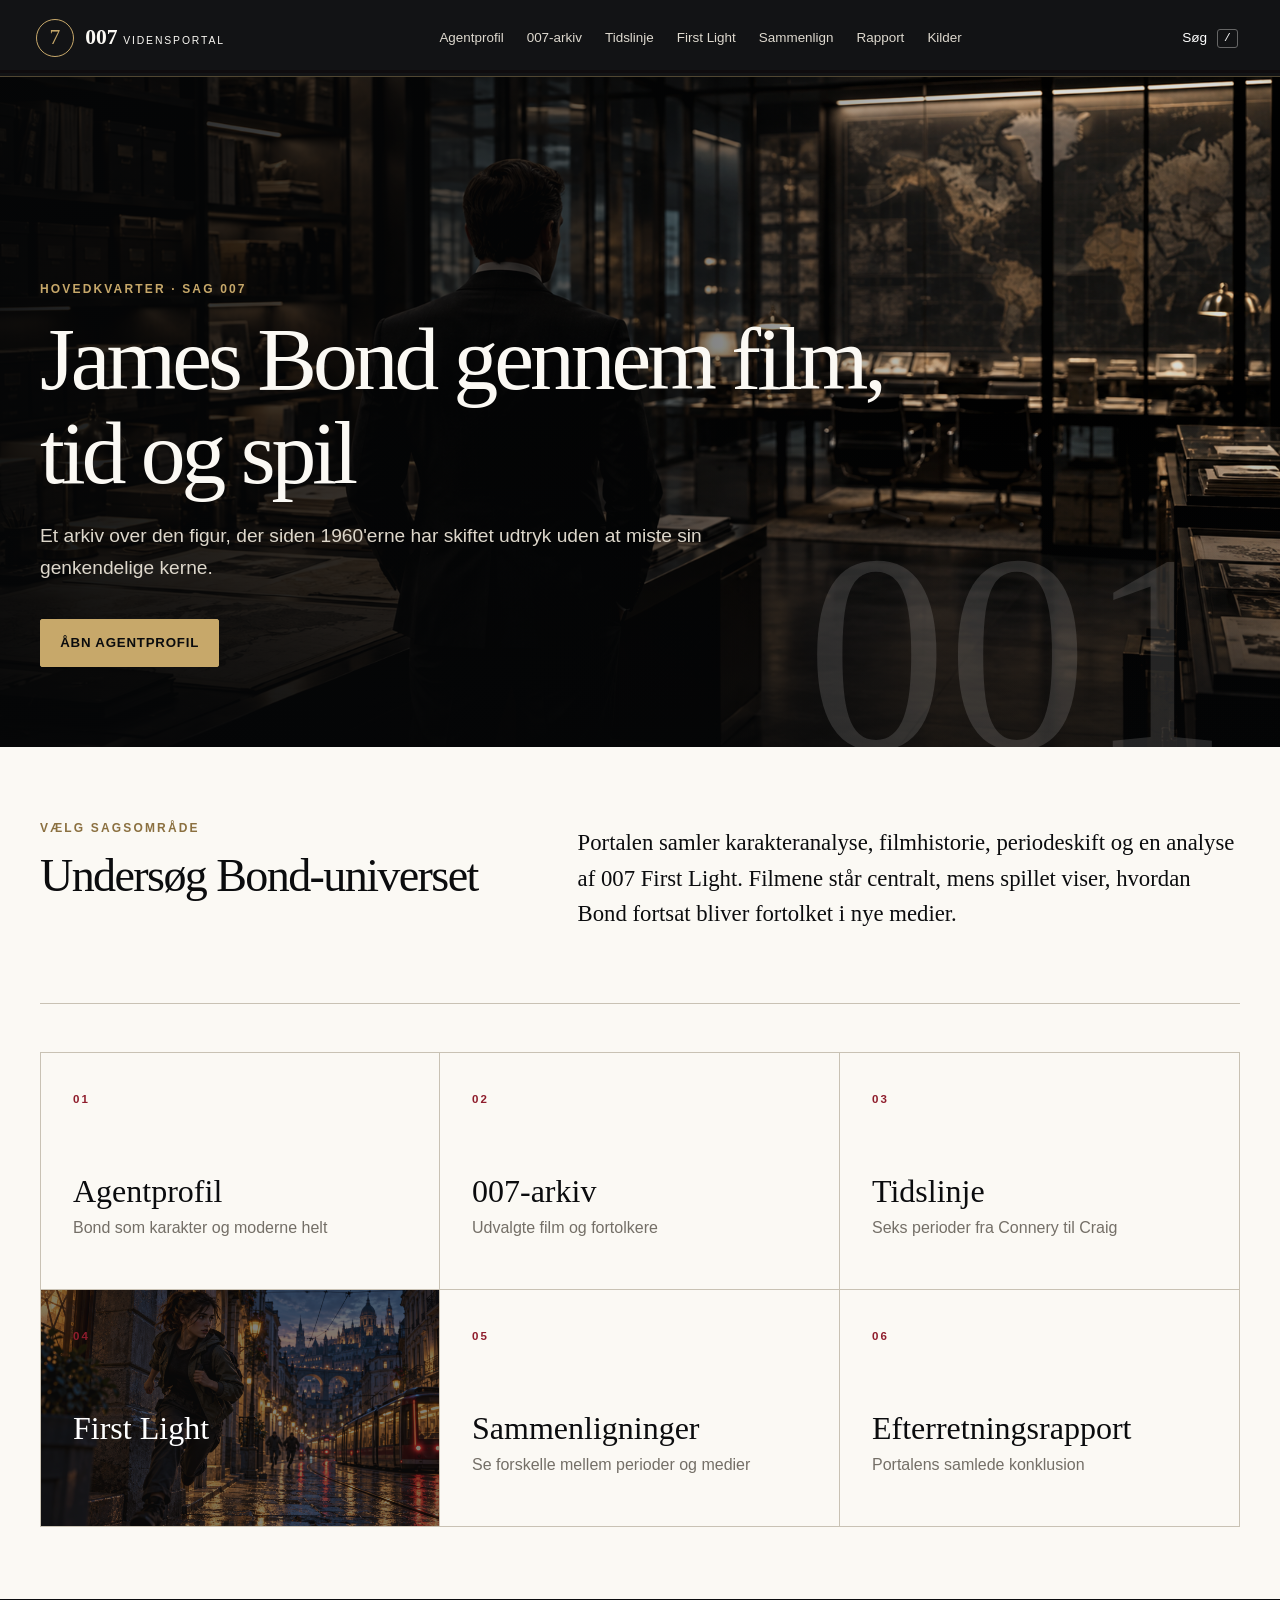
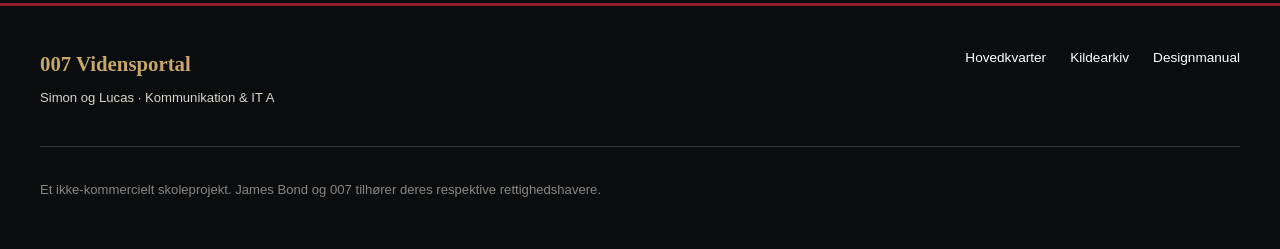
==== index.html @ 3a567c4c "Publish 007 Vidensportal" ====
<!doctype html>
<html lang="da">
<head>
  <meta charset="utf-8">
  <meta name="viewport" content="width=device-width, initial-scale=1">
  <meta name="description" content="En dansk vidensportal om James Bond, filmhistorie, karakterudvikling og 007 First Light.">
  <meta name="theme-color" content="#0b0c0e">
  <title>007 Vidensportal</title>
  <link rel="icon" type="image/svg+xml" href="data:image/svg+xml,%3Csvg xmlns='http://www.w3.org/2000/svg' viewBox='0 0 64 64'%3E%3Crect width='64' height='64' rx='8' fill='%230b0c0e'/%3E%3Ccircle cx='32' cy='32' r='22' fill='none' stroke='%23c7a86a' stroke-width='3'/%3E%3Ctext x='32' y='40' text-anchor='middle' font-family='Georgia' font-size='24' fill='%23f5f1e8'%3E7%3C/text%3E%3C/svg%3E">
  <link rel="stylesheet" href="styles.css">
  <script src="app.js" defer></script>
</head>
<body>
  <a class="skip-link" href="#main-content">Spring til indhold</a>
  <header class="site-header" data-header>
    <a class="brand" href="#home" aria-label="007 Vidensportal, gå til Hovedkvarter">
      <span class="brand-mark" aria-hidden="true">7</span>
      <span class="brand-copy"><strong>007</strong><small>VIDENSPORTAL</small></span>
    </a>
    <button class="menu-toggle" type="button" aria-expanded="false" aria-controls="primary-nav"><span></span><span></span><span></span><span class="sr-only">Åbn menu</span></button>
    <nav id="primary-nav" class="primary-nav" aria-label="Hovednavigation">
      <a href="#agentprofil" data-nav="agentprofil">Agentprofil</a>
      <a href="#arkiv" data-nav="arkiv">007-arkiv</a>
      <a href="#tidslinje" data-nav="tidslinje">Tidslinje</a>
      <a href="#firstlight" data-nav="firstlight">First Light</a>
      <a href="#sammenligninger" data-nav="sammenligninger">Sammenlign</a>
      <a href="#rapport" data-nav="rapport">Rapport</a>
      <a href="#kilder" data-nav="kilder">Kilder</a>
    </nav>
    <button class="search-trigger" type="button" data-open-search aria-label="Søg i portalen">Søg <kbd>/</kbd></button>
  </header>

  <main id="main-content" tabindex="-1">
    <section class="view home-view" data-view="home" aria-labelledby="home-title">
      <div class="hero">
        <img src="assets/hero-spy.png" alt="En anonym agent står i et mørkt efterretningsarkiv" data-image="hero">
        <div class="hero-shade"></div>
        <div class="hero-copy page-shell">
          <p class="eyebrow">Hovedkvarter · Sag 007</p>
          <h1 id="home-title">James Bond gennem film, tid og spil</h1>
          <p>Et arkiv over den figur, der siden 1960'erne har skiftet udtryk uden at miste sin genkendelige kerne.</p>
          <a class="button button-primary" href="#agentprofil">Åbn agentprofil</a>
        </div>
        <div class="hero-index" aria-hidden="true">001</div>
      </div>
      <div class="page-shell home-intro">
        <div>
          <p class="section-label">Vælg sagsområde</p>
          <h2>Undersøg Bond-universet</h2>
        </div>
        <p>Portalen samler karakteranalyse, filmhistorie, periodeskift og en analyse af 007 First Light. Filmene står centralt, mens spillet viser, hvordan Bond fortsat bliver fortolket i nye medier.</p>
      </div>
      <div class="page-shell feature-grid">
        <a class="feature feature-wide" href="#agentprofil"><span>01</span><h3>Agentprofil</h3><p>Bond som karakter og moderne helt</p></a>
        <a class="feature" href="#arkiv"><span>02</span><h3>007-arkiv</h3><p>Udvalgte film og fortolkere</p></a>
        <a class="feature" href="#tidslinje"><span>03</span><h3>Tidslinje</h3><p>Seks perioder fra Connery til Craig</p></a>
        <a class="feature feature-image" href="#firstlight"><img src="assets/young-agent.png" alt="En ung anonym agent bevæger sig gennem en europæisk by"><span>04</span><h3>First Light</h3></a>
        <a class="feature" href="#sammenligninger"><span>05</span><h3>Sammenligninger</h3><p>Se forskelle mellem perioder og medier</p></a>
        <a class="feature" href="#rapport"><span>06</span><h3>Efterretningsrapport</h3><p>Portalens samlede konklusion</p></a>
      </div>
    </section>

    <section class="view" data-view="agentprofil" aria-labelledby="agent-title" hidden>
      <div class="page-heading page-shell"><div><p class="eyebrow">S02 · Agentprofil</p><h1 id="agent-title">James Bond</h1><p class="lede">En figur bygget på kontrol, handlekraft og en konstant konflikt mellem professionel pligt og personlig sårbarhed.</p></div><span class="page-number">002</span></div>
      <div class="page-shell profile-layout">
        <figure class="archive-figure"><img src="assets/archive-dossier.png" alt="Filmspoler, kontaktark og en agentmappe på et mørkt bord"><figcaption>Arkivmateriale · Karakter og filmhistorie</figcaption></figure>
        <div class="profile-data">
          <dl><div><dt>Kodenavn</dt><dd>007</dd></div><div><dt>Funktion</dt><dd>Britisk efterretningsagent</dd></div><div><dt>Metode</dt><dd>Observation, improvisation og risikovillighed</dd></div><div><dt>Grundkonflikt</dt><dd>Pligt over for nærhed</dd></div></dl>
          <blockquote>Bond forbliver genkendelig, fordi hver periode bevarer figuren som kompetent outsider og samtidig ændrer hans moral, humor og følelsesliv.</blockquote>
          <a class="button button-primary" href="#karakteranalyse">Læs karakteranalysen</a>
        </div>
      </div>
      <div class="page-shell trait-strip"><article><span>01</span><h2>Kontrol</h2><p>Bond læser rum, mennesker og risici hurtigt.</p></article><article><span>02</span><h2>Performance</h2><p>Stil og ro fungerer som en professionel maske.</p></article><article><span>03</span><h2>Sårbarhed</h2><p>Nyere fortolkninger lader tab få varige konsekvenser.</p></article></div>
    </section>

    <section class="view article-view" data-view="karakteranalyse" aria-labelledby="character-title" hidden>
      <div class="page-shell breadcrumb"><a href="#agentprofil">Agentprofil</a><span>/</span><span>Karakteranalyse</span></div>
      <div class="page-heading page-shell"><div><p class="eyebrow">S03 · Analyse</p><h1 id="character-title">Den moderne helt</h1><p class="lede">Bond bevæger sig mellem klassisk helt, professionel antihelt og sårbart menneske.</p></div><span class="page-number">003</span></div>
      <div class="page-shell article-layout">
        <aside class="article-nav" aria-label="Indhold"><strong>I denne analyse</strong><a href="#karakteranalyse?section=character-role">Helterollen</a><a href="#karakteranalyse?section=character-values">Værdier</a><a href="#karakteranalyse?section=character-change">Udvikling</a></aside>
        <article class="prose">
          <h2 id="character-role">Helterollen</h2><p>Bond løser problemer gennem kunnen og handling. Han følger en mission, men bryder ofte reglerne, når hans egen vurdering vejer tungere end institutionens. Det gør ham effektiv og vanskelig at kontrollere.</p>
          <p>Den klassiske Bond fremstår næsten urørlig. Senere fortolkninger viser tydeligere, at vold, tab og loyalitet påvirker ham. Figuren bliver dermed mindre mytisk og mere psykologisk.</p>
          <div class="pullquote">Den moderne Bond er stadig kompetent, men kompetencen beskytter ham ikke længere mod konsekvenser.</div>
          <h2 id="character-values">Værdier og moral</h2><p>Loyaliteten retter sig både mod missionen og mod enkelte mennesker. Spændingen opstår, når de to hensyn kolliderer. Bond vælger ofte selv, hvad pligten kræver, og det placerer ham mellem helt og antihelt.</p>
          <h2 id="character-change">Udvikling gennem perioderne</h2><p>Humor, maskulinitet, teknologi og relationer skifter med samtiden. Kontrol, elegance og handlekraft fungerer som figurens stabile kerne. Derfor kan publikum genkende Bond, selv når tone og moral ændrer sig.</p>
          <p class="draft-note">Arbejdsudkast: Udbyg afsnittene med jeres konkrete citater, scener og danskfaglige begreber.</p>
        </article>
      </div>
    </section>

    <section class="view" data-view="arkiv" aria-labelledby="archive-title" hidden>
      <div class="page-heading page-shell"><div><p class="eyebrow">S04 · 007-arkiv</p><h1 id="archive-title">Film og fortolkere</h1><p class="lede">Udvalgte nedslag viser, hvordan figuren ændrer sig fra periode til periode.</p></div><span class="page-number">004</span></div>
      <div class="page-shell archive-toolbar"><label>Filtrér periode<select id="era-filter"><option value="all">Alle perioder</option><option value="classic">1962–1985</option><option value="transition">1987–2002</option><option value="modern">2006–2021</option></select></label><p id="archive-count" aria-live="polite"></p></div>
      <div class="page-shell film-grid" id="film-grid"></div>
    </section>

    <section class="view article-view" data-view="filmsagsmappe" aria-labelledby="film-title" hidden>
      <div class="page-shell breadcrumb"><a href="#arkiv">007-arkiv</a><span>/</span><span>Filmsagsmappe</span></div>
      <div class="film-case page-shell">
        <div class="case-poster" aria-hidden="true"><span data-film-year>1962</span><strong>007</strong></div>
        <article><p class="eyebrow">S05 · Filmsagsmappe</p><h1 id="film-title" data-film-title>Dr. No</h1><p class="film-meta" data-film-meta></p><p class="lede" data-film-summary></p><div class="case-sections"><section><h2>Dramaturgi</h2><p data-film-drama></p></section><section><h2>Filmiske virkemidler</h2><p data-film-style></p></section><section><h2>Bond-fortolkning</h2><p data-film-bond></p></section></div><p class="draft-note">Filmsagsmappen er et arbejdsudkast. Tilføj jeres egne scenehenvisninger og analysebeviser.</p></article>
      </div>
    </section>

    <section class="view" data-view="tidslinje" aria-labelledby="timeline-title" hidden>
      <div class="page-heading page-shell"><div><p class="eyebrow">S06 · Tidslinje</p><h1 id="timeline-title">Bond gennem tiden</h1><p class="lede">Seks perioder viser, hvordan helten følger sin samtid.</p></div><span class="page-number">006</span></div>
      <div class="page-shell timeline" id="timeline-list"></div>
    </section>

    <section class="view article-view" data-view="periodeprofil" aria-labelledby="period-title" hidden>
      <div class="page-shell breadcrumb"><a href="#tidslinje">Tidslinje</a><span>/</span><span>Periodeprofil</span></div>
      <div class="page-heading page-shell"><div><p class="eyebrow">S07 · Periodeprofil</p><h1 id="period-title" data-period-title>Sean Connery</h1><p class="lede" data-period-lede></p></div><span class="page-number">007</span></div>
      <div class="page-shell period-layout"><div class="period-stat"><span data-period-years></span><strong data-period-count></strong><small>EON-film</small></div><article class="prose"><h2>Samtid og idealer</h2><p data-period-context></p><h2>Bondkarakteren</h2><p data-period-bond></p><h2>Se efter i analysen</h2><ul data-period-focus></ul></article></div>
    </section>

    <section class="view" data-view="firstlight" aria-labelledby="firstlight-title" hidden>
      <div class="game-hero"><img src="assets/young-agent.png" alt="En ung anonym agent i en europæisk by ved skumring"><div class="game-hero-copy page-shell"><p class="eyebrow">S08 · Spilbriefing</p><h1 id="firstlight-title">007 First Light</h1><p>En selvstændig oprindelseshistorie om en ung Bond på vej ind i MI6's eliteprogram.</p><a class="button button-primary" href="#spilanalyse">Åbn spilanalysen</a></div></div>
      <div class="page-shell fact-line"><div><small>Udgivelse</small><strong>27. maj 2026</strong></div><div><small>Udvikler</small><strong>IO Interactive</strong></div><div><small>Genre</small><strong>Tredjepersons actioneventyr</strong></div><div><small>Bond</small><strong>Patrick Gibson</strong></div></div>
      <div class="page-shell game-intro"><div><p class="section-label">Ny fortolkning</p><h2>Før nummeret</h2></div><p>Spillet fremstiller Bond som en dygtig, men endnu udisciplineret rekrut. Dermed flytter fokus fra den færdige ikonfigur til processen, hvor han lærer at blive 007.</p></div>
      <div class="page-shell analysis-teasers"><article><span>01</span><h3>Gameplay</h3><p>Stealth, social aflæsning, gadgets, kamp og kørsel giver spilleren flere måder at løse missioner på.</p></article><article><span>02</span><h3>Fortælling</h3><p>Oprindelseshistorien undersøger, hvilke valg og tab der former Bond.</p></article><article><span>03</span><h3>Design</h3><p>Elegance og teknologisk præcision forbindes med et yngre og mere impulsivt udtryk.</p></article></div>
    </section>

    <section class="view article-view" data-view="spilanalyse" aria-labelledby="game-analysis-title" hidden>
      <div class="page-shell breadcrumb"><a href="#firstlight">007 First Light</a><span>/</span><span>Spilanalyse</span></div>
      <div class="page-heading page-shell"><div><p class="eyebrow">S09 · Spilanalyse</p><h1 id="game-analysis-title">At spille sig til 007</h1><p class="lede">Spilleren oplever Bond gennem valg og handling frem for kun at betragte ham.</p></div><span class="page-number">009</span></div>
      <div class="page-shell analysis-columns"><article><span>01</span><h2>Gameplay</h2><p>Forskellige løsningsmuligheder giver plads til både observation og direkte handling. Det understøtter Bond som improviserende agent.</p></article><article><span>02</span><h2>Fortælling</h2><p>En oprindelseshistorie skaber dramatik omkring udviklingen fra talentfuld rekrut til kontrolleret 00-agent.</p></article><article><span>03</span><h2>Design</h2><p>Spionudstyr, steder og elegante miljøer forbinder spillets nye figur med filmseriens ikonografi.</p></article></div>
      <div class="page-shell mapping-block"><p class="section-label">Mapping</p><h2>Handling og betydning hænger sammen</h2><div><span>Observer omgivelserne</span><b>giver</b><span>viden og nye muligheder</span><span>Vælg tilgang</span><b>giver</b><span>en forskellig missionsoplevelse</span><span>Tag risikoen</span><b>giver</b><span>konsekvens og tempo</span></div></div>
      <p class="page-shell draft-note">Arbejdsudkast: Erstat vurderingerne med jeres egne observationer fra udvalgte gameplaysekvenser.</p>
    </section>

    <section class="view" data-view="sammenligninger" aria-labelledby="compare-title" hidden>
      <div class="page-heading page-shell"><div><p class="eyebrow">S10 · Sammenligninger</p><h1 id="compare-title">To fortolkninger side om side</h1><p class="lede">Vælg to perioder eller medier og sammenlign deres version af Bond.</p></div><span class="page-number">010</span></div>
      <form class="page-shell compare-picker" id="compare-form"><label>Værk A<select id="compare-a"></select></label><span aria-hidden="true">VS</span><label>Værk B<select id="compare-b"></select></label><button class="button button-primary" type="submit">Sammenlign</button></form>
      <div class="page-shell suggested-comparisons"><p class="section-label">Forslag</p><button type="button" data-pair="connery,craig"><strong>Connery / Craig</strong><span>Klassisk sikkerhed over for psykologisk sårbarhed</span></button><button type="button" data-pair="casino,firstlight"><strong>Casino Royale / First Light</strong><span>To begyndelser i forskellige medier</span></button><button type="button" data-pair="brosnan,craig"><strong>Brosnan / Craig</strong><span>Teknologisk overblik over for fysisk konsekvens</span></button></div>
    </section>

    <section class="view" data-view="sammenligning" aria-labelledby="comparison-detail-title" hidden>
      <div class="page-shell breadcrumb"><a href="#sammenligninger">Sammenligninger</a><span>/</span><span>Resultat</span></div>
      <div class="page-heading page-shell compact-heading"><div><p class="eyebrow">S11 · Sammenligning</p><h1 id="comparison-detail-title"><span data-compare-name-a></span> / <span data-compare-name-b></span></h1></div><span class="page-number">011</span></div>
      <div class="page-shell comparison-table" id="comparison-table"></div>
      <div class="page-shell conclusion-band"><p class="section-label">Vigtigste forskel</p><p id="comparison-conclusion"></p></div>
    </section>

    <section class="view article-view" data-view="rapport" aria-labelledby="report-title" hidden>
      <div class="page-heading page-shell"><div><p class="eyebrow">S12 · Efterretningsrapport</p><h1 id="report-title">Hvad er fænomenet James Bond?</h1><p class="lede">En samlet arbejdskonklusion på tværs af karakter, filmhistorie og spil.</p></div><span class="page-number">012</span></div>
      <div class="page-shell report-layout"><aside><strong>Rapportstatus</strong><span>Fagligt arbejdsudkast</span><span>Dansk + Kom/IT A</span><span>Målgruppe: etablerede fans</span></aside><article class="prose"><p class="report-lead">James Bond fungerer som et kulturelt ikon, fordi figuren kombinerer en stabil kerne med en usædvanlig evne til at skifte form.</p><h2>Det stabile</h2><p>Missionen, handlekraften, elegancen og forbindelsen til britisk efterretning gør figuren genkendelig på tværs af skuespillere og medier.</p><h2>Det foranderlige</h2><p>Synet på køn, vold, autoritet og sårbarhed følger samtiden. Hver periode ændrer derfor, hvad publikum opfatter som en troværdig helt.</p><h2>First Lights bidrag</h2><p>Spillet vender tilbage til begyndelsen og gør udviklingen interaktiv. Spilleren deltager i processen, hvor den impulsive rekrut lærer den kontrol, der senere definerer 007.</p><div class="pullquote">Bond overlever som fænomen, fordi genkendelighed og forandring arbejder sammen.</div><p class="draft-note">Tilpas rapporten, når jeres danskfaglige analyser og endelige problemformulering ligger klar.</p></article></div>
    </section>

    <section class="view" data-view="kilder" aria-labelledby="sources-title" hidden>
      <div class="page-heading page-shell"><div><p class="eyebrow">S13 · Kildearkiv</p><h1 id="sources-title">Kilder og bevismateriale</h1><p class="lede">Primære kilder, officielle oplysninger og plads til jeres egne analysehenvisninger.</p></div><span class="page-number">013</span></div>
      <div class="page-shell source-filter" role="group" aria-label="Filtrér kilder"><button class="active" type="button" data-source-filter="all">Alle</button><button type="button" data-source-filter="official">Officielle</button><button type="button" data-source-filter="analysis">Analyse</button><button type="button" data-source-filter="project">Projekt</button></div>
      <div class="page-shell source-list" id="source-list">
        <a href="https://www.007.com/" target="_blank" rel="noreferrer" data-source-type="official"><span>Officiel</span><strong>James Bond 007</strong><p>Filmseriens officielle portal og historiske arkiv.</p><small>007.com</small></a>
        <a href="https://ioi.dk/007firstlightgame/news/2026/007-first-light-launches-globally" target="_blank" rel="noreferrer" data-source-type="official"><span>Officiel</span><strong>007 First Light launches globally</strong><p>Udgivelse, historie, platforme og medvirkende.</p><small>IO Interactive, 27. maj 2026</small></a>
        <a href="https://ioi.dk/007firstlightgame/news/2025/007-first-light-gameplay-reveal" target="_blank" rel="noreferrer" data-source-type="official"><span>Officiel</span><strong>Gameplay Reveal</strong><p>Spillets genre, mekanikker og oprindelseshistorie.</p><small>IO Interactive</small></a>
        <div data-source-type="analysis"><span>Analyse</span><strong>Udvalgte filmscener</strong><p>Indsæt filmtitel, tidspunkt og kort begrundelse.</p><small>Udfyldes af Simon og Lucas</small></div>
        <div data-source-type="project"><span>Projekt</span><strong>Interaktionsdesign Del 1–4</strong><p>Undervisningsslides om målgruppe, wireframe, Normans principper og designmanual.</p><small>Kommunikation & IT A</small></div>
        <div data-source-type="project"><span>Projekt</span><strong>Danskfaglige noter</strong><p>Indsæt analyser af narratologi, karakteristik og filmiske virkemidler.</p><small>Arbejdsmappe</small></div>
      </div>
      <div class="page-shell source-note"><strong>Kildekritik</strong><p>Vurdér afsender, formål, aktualitet og troværdighed. Skeln mellem officielle oplysninger, analyse og markedsføring.</p></div>
    </section>
  </main>

  <footer class="site-footer"><div class="page-shell"><div><strong>007 Vidensportal</strong><p>Simon og Lucas · Kommunikation & IT A</p></div><nav aria-label="Footer"><a href="#home">Hovedkvarter</a><a href="#kilder">Kildearkiv</a><a href="designmanual.html">Designmanual</a></nav><p class="disclaimer">Et ikke-kommercielt skoleprojekt. James Bond og 007 tilhører deres respektive rettighedshavere.</p></div></footer>

  <dialog class="search-dialog" id="search-dialog"><form method="dialog"><div class="search-head"><label for="search-input">Søg i arkivet</label><button type="button" data-close-search aria-label="Luk søgning">Luk</button></div><input id="search-input" type="search" autocomplete="off" placeholder="Søg efter film, periode eller emne"><div class="search-results" id="search-results" aria-live="polite"></div></form></dialog>
  <div class="toast" id="toast" role="status" aria-live="polite" hidden></div>
</body>
</html>
---- styles.css ----
:root {
  --ink: #0b0c0e;
  --ink-soft: #17191d;
  --paper: #f3efe5;
  --paper-bright: #fbf9f4;
  --line: #c9c2b4;
  --line-dark: #35383e;
  --gold: #c7a86a;
  --gold-dark: #8b7040;
  --red: #8f1d2c;
  --slate: #5b6570;
  --muted: #746f67;
  --display: Georgia, 'Times New Roman', serif;
  --body: Arial, Helvetica, sans-serif;
  --space-1: .5rem;
  --space-2: 1rem;
  --space-3: 1.5rem;
  --space-4: 2rem;
  --space-5: 3rem;
  --space-6: 4.5rem;
  --shell: min(1200px, calc(100vw - 3rem));
  color-scheme: light;
}

* { box-sizing: border-box; }
html { scroll-behavior: smooth; }
body { margin: 0; background: var(--paper-bright); color: var(--ink); font-family: var(--body); font-size: 16px; line-height: 1.65; }
body.menu-open { overflow: hidden; }
a { color: inherit; }
button, input, select { font: inherit; }
button, select { cursor: pointer; }
img { display: block; max-width: 100%; }
h1, h2, h3, p { margin-top: 0; }
h1, h2, h3 { font-family: var(--display); font-weight: 500; line-height: 1.05; }
h1 { font-size: clamp(3rem, 7vw, 6.8rem); letter-spacing: -.045em; }
h2 { font-size: clamp(2rem, 3.6vw, 4rem); letter-spacing: -.035em; }
h3 { font-size: 1.55rem; }
:focus-visible { outline: 3px solid var(--red); outline-offset: 4px; }
[hidden] { display: none !important; }
.sr-only { position: absolute; width: 1px; height: 1px; padding: 0; margin: -1px; overflow: hidden; clip: rect(0,0,0,0); white-space: nowrap; border: 0; }
.skip-link { position: fixed; top: .75rem; left: .75rem; z-index: 1000; transform: translateY(-150%); background: var(--paper-bright); padding: .75rem 1rem; font-weight: 700; }
.skip-link:focus { transform: translateY(0); }
.page-shell { width: var(--shell); margin-inline: auto; }
.view { min-height: 75vh; animation: view-in .38s ease both; }
@keyframes view-in { from { opacity: 0; transform: translateY(10px); } to { opacity: 1; transform: translateY(0); } }

.site-header { position: sticky; top: 0; z-index: 50; min-height: 76px; display: grid; grid-template-columns: auto 1fr auto; align-items: center; gap: 2rem; padding: 0 2.25rem; color: var(--paper-bright); background: rgba(11,12,14,.97); border-bottom: 1px solid rgba(199,168,106,.35); }
.brand { display: flex; align-items: center; gap: .7rem; text-decoration: none; }
.brand-mark { display: grid; place-items: center; width: 38px; height: 38px; color: var(--gold); border: 1px solid var(--gold); border-radius: 50%; font-family: var(--display); font-size: 1.35rem; }
.brand-copy { display: flex; align-items: baseline; gap: .35rem; }
.brand-copy strong { font-family: var(--display); font-size: 1.35rem; }
.brand-copy small { font-size: .65rem; letter-spacing: .18em; }
.primary-nav { display: flex; justify-content: center; align-items: stretch; min-height: 76px; }
.primary-nav a { position: relative; display: grid; place-items: center; padding: 0 .72rem; color: #ded9cf; text-decoration: none; font-size: .84rem; }
.primary-nav a::after { content: ''; position: absolute; left: .7rem; right: .7rem; bottom: 0; height: 3px; background: var(--gold); transform: scaleX(0); transition: transform .2s ease; }
.primary-nav a:hover::after, .primary-nav a[aria-current="page"]::after { transform: scaleX(1); }
.primary-nav a[aria-current="page"] { color: #fff; }
.search-trigger { border: 0; background: transparent; color: #fff; font-size: .85rem; }
.search-trigger kbd { margin-left: .35rem; padding: .15rem .4rem; border: 1px solid #666; border-radius: 3px; font-size: .7rem; }
.menu-toggle { display: none; border: 0; background: transparent; }

.hero { position: relative; min-height: 670px; display: grid; align-items: end; overflow: hidden; background: var(--ink); color: var(--paper-bright); }
.hero > img { position: absolute; inset: 0; width: 100%; height: 100%; object-fit: cover; filter: grayscale(.18) contrast(1.08); }
.hero-shade { position: absolute; inset: 0; background: linear-gradient(90deg, rgba(5,6,7,.92) 0%, rgba(5,6,7,.64) 45%, rgba(5,6,7,.15) 80%), linear-gradient(0deg, rgba(5,6,7,.75), transparent 50%); }
.hero-copy { position: relative; z-index: 1; padding: 6rem 0 5rem; }
.hero-copy h1 { max-width: 850px; margin-bottom: 1.25rem; }
.hero-copy > p:not(.eyebrow) { max-width: 670px; color: #ddd7cb; font-size: 1.2rem; }
.hero-index { position: absolute; right: 4vw; bottom: -3rem; color: rgba(255,255,255,.13); font-family: var(--display); font-size: clamp(10rem, 22vw, 22rem); line-height: 1; }
.eyebrow, .section-label { margin-bottom: .8rem; color: var(--gold-dark); font-size: .75rem; font-weight: 700; letter-spacing: .18em; text-transform: uppercase; }
.hero .eyebrow, .game-hero .eyebrow { color: var(--gold); }
.button { display: inline-flex; justify-content: center; align-items: center; min-height: 48px; padding: .75rem 1.2rem; border: 1px solid var(--ink); border-radius: 2px; text-decoration: none; font-size: .83rem; font-weight: 700; letter-spacing: .06em; text-transform: uppercase; transition: background .2s ease, color .2s ease, border-color .2s ease; }
.button-primary { color: var(--ink); background: var(--gold); border-color: var(--gold); }
.button-primary:hover { color: #fff; background: var(--red); border-color: var(--red); }
.hero-copy .button { margin-top: 1rem; }

.home-intro, .game-intro { display: grid; grid-template-columns: .8fr 1.2fr; gap: 6rem; padding-block: var(--space-6); border-bottom: 1px solid var(--line); }
.home-intro h2, .game-intro h2 { margin: 0; }
.home-intro > p, .game-intro > p { max-width: 720px; margin: .4rem 0 0; font-family: var(--display); font-size: 1.42rem; line-height: 1.55; }
.feature-grid { display: grid; grid-template-columns: repeat(3, 1fr); padding: var(--space-5) 0 var(--space-6); }
.feature { position: relative; min-height: 235px; padding: 2rem; overflow: hidden; color: var(--ink); background: var(--paper-bright); border-right: 1px solid var(--line); border-bottom: 1px solid var(--line); text-decoration: none; transition: background .25s ease, color .25s ease; }
.feature:nth-child(3n+1) { border-left: 1px solid var(--line); }
.feature:nth-child(-n+3) { border-top: 1px solid var(--line); }
.feature > span { color: var(--red); font-size: .72rem; font-weight: 700; letter-spacing: .18em; }
.feature h3 { margin: 4rem 0 .35rem; font-size: 2rem; }
.feature p { color: var(--muted); }
.feature:hover { color: var(--paper-bright); background: var(--ink-soft); }
.feature:hover p { color: #d9d4ca; }
.feature-image { color: #fff; background: #111; }
.feature-image img { position: absolute; inset: 0; width: 100%; height: 100%; object-fit: cover; opacity: .48; transition: transform .5s ease; }
.feature-image:hover img { transform: scale(1.04); }
.feature-image span, .feature-image h3 { position: relative; z-index: 1; }

.page-heading { position: relative; display: grid; grid-template-columns: minmax(0,850px) auto; justify-content: space-between; gap: 3rem; padding: 6rem 0 3.5rem; border-bottom: 1px solid var(--line); }
.page-heading h1 { margin-bottom: 1.3rem; }
.page-heading .lede { max-width: 760px; margin-bottom: 0; color: var(--slate); font-family: var(--display); font-size: 1.35rem; line-height: 1.55; }
.page-number { align-self: end; color: #d5cfc3; font-family: var(--display); font-size: clamp(5rem,11vw,10rem); line-height: .78; }
.compact-heading { padding-top: 3.5rem; }
.breadcrumb { display: flex; gap: .6rem; padding-top: 2rem; color: var(--muted); font-size: .85rem; }
.breadcrumb a { color: var(--red); text-decoration: none; }

.profile-layout { display: grid; grid-template-columns: .85fr 1.15fr; gap: 5rem; padding-block: 4rem; }
.archive-figure { margin: 0; }
.archive-figure img { width: 100%; aspect-ratio: 3/2; object-fit: cover; filter: saturate(.7); }
.archive-figure figcaption { padding-top: .8rem; color: var(--muted); font-size: .78rem; text-transform: uppercase; letter-spacing: .12em; }
.profile-data dl { margin: 0 0 2.5rem; }
.profile-data dl div { display: grid; grid-template-columns: 9rem 1fr; gap: 1rem; padding: .9rem 0; border-bottom: 1px solid var(--line); }
.profile-data dt { color: var(--muted); font-size: .78rem; font-weight: 700; letter-spacing: .1em; text-transform: uppercase; }
.profile-data dd { margin: 0; font-family: var(--display); font-size: 1.1rem; }
.profile-data blockquote { margin: 2.5rem 0; padding-left: 1.5rem; border-left: 3px solid var(--gold); font-family: var(--display); font-size: 1.45rem; }
.trait-strip { display: grid; grid-template-columns: repeat(3,1fr); margin-bottom: var(--space-6); border: 1px solid var(--line); }
.trait-strip article { min-height: 210px; padding: 1.6rem; border-right: 1px solid var(--line); }
.trait-strip article:last-child { border-right: 0; }
.trait-strip span, .analysis-columns span { color: var(--red); font-size: .75rem; font-weight: 700; }
.trait-strip h2 { margin: 2.5rem 0 .6rem; font-size: 2rem; }

.article-layout { display: grid; grid-template-columns: 230px minmax(0,760px); justify-content: center; gap: 5rem; padding: 4rem 0 6rem; }
.article-nav { position: sticky; top: 110px; align-self: start; display: grid; gap: .7rem; padding: 1.25rem 0; border-top: 2px solid var(--ink); border-bottom: 1px solid var(--line); }
.article-nav strong { margin-bottom: .6rem; font-family: var(--display); }
.article-nav a { color: var(--muted); text-decoration: none; font-size: .9rem; }
.article-nav a:hover { color: var(--red); }
.prose { font-family: var(--display); font-size: 1.15rem; line-height: 1.8; }
.prose h2 { margin: 3.5rem 0 1rem; font-size: 2.35rem; }
.prose h2:first-child { margin-top: 0; }
.pullquote { margin: 3rem 0; padding: 2.2rem 0; border-top: 1px solid var(--gold); border-bottom: 1px solid var(--gold); color: var(--red); font-size: clamp(1.7rem,3vw,2.8rem); line-height: 1.25; }
.draft-note { margin-top: 2rem; padding: 1rem 1.2rem; color: #594936; background: #eee3cf; border-left: 3px solid var(--gold-dark); font-family: var(--body); font-size: .9rem; }

.archive-toolbar { display: flex; justify-content: space-between; align-items: end; gap: 2rem; padding: 2rem 0; }
.archive-toolbar label, .compare-picker label { display: grid; gap: .55rem; font-size: .78rem; font-weight: 700; letter-spacing: .1em; text-transform: uppercase; }
select { min-width: 240px; min-height: 48px; padding: 0 2.5rem 0 .9rem; color: var(--ink); background: var(--paper-bright); border: 1px solid var(--line-dark); border-radius: 2px; }
.archive-toolbar p { margin: 0; color: var(--muted); font-size: .88rem; }
.film-grid { display: grid; grid-template-columns: repeat(4,1fr); gap: 1px; margin-bottom: 5rem; background: var(--line); border: 1px solid var(--line); }
.film-card { min-height: 310px; display: flex; flex-direction: column; padding: 1.5rem; background: var(--paper-bright); }
.film-card .card-year { display: flex; justify-content: space-between; color: var(--muted); font-size: .74rem; letter-spacing: .1em; }
.film-card h2 { margin: auto 0 .6rem; font-size: 2rem; }
.film-card p { min-height: 3.3em; color: var(--muted); font-size: .9rem; }
.film-card a { align-self: start; color: var(--red); font-size: .8rem; font-weight: 700; text-decoration: none; text-transform: uppercase; letter-spacing: .08em; }
.film-card:hover { background: var(--ink-soft); color: #fff; }
.film-card:hover p, .film-card:hover .card-year { color: #c9c4ba; }
.film-card:hover a { color: var(--gold); }

.film-case { display: grid; grid-template-columns: 320px minmax(0,1fr); gap: 5rem; padding-block: 3rem 6rem; }
.case-poster { min-height: 500px; display: flex; flex-direction: column; justify-content: space-between; padding: 1.7rem; color: var(--paper-bright); background: linear-gradient(155deg,var(--red),#201014 65%,var(--ink)); }
.case-poster span { font-size: .75rem; letter-spacing: .18em; }
.case-poster strong { align-self: end; color: var(--gold); font-family: var(--display); font-size: 4rem; }
.film-case article > h1 { margin-bottom: .7rem; }
.film-meta { color: var(--red); font-size: .82rem; font-weight: 700; letter-spacing: .1em; text-transform: uppercase; }
.film-case .lede { max-width: 760px; font-family: var(--display); font-size: 1.3rem; }
.case-sections { display: grid; grid-template-columns: repeat(3,1fr); gap: 1.5rem; margin-top: 3rem; }
.case-sections section { padding-top: 1rem; border-top: 2px solid var(--ink); }
.case-sections h2 { font-size: 1.35rem; }
.case-sections p { color: var(--muted); font-size: .92rem; }

.timeline { position: relative; display: grid; gap: 0; padding: 3rem 0 6rem; }
.timeline::before { content: ''; position: absolute; top: 4rem; bottom: 7rem; left: 8rem; width: 1px; background: var(--line-dark); }
.timeline-item { position: relative; display: grid; grid-template-columns: 7rem 1fr auto; gap: 2.5rem; align-items: start; padding: 1rem 0 2.5rem; }
.timeline-item::before { content: ''; position: absolute; left: 7.72rem; top: 1.55rem; width: 9px; height: 9px; background: var(--paper-bright); border: 2px solid var(--red); border-radius: 50%; }
.timeline-item time { color: var(--red); font-family: var(--display); font-size: 1.2rem; }
.timeline-item h2 { margin-bottom: .35rem; font-size: 2rem; }
.timeline-item p { max-width: 620px; margin: 0; color: var(--muted); }
.timeline-item button { align-self: center; min-width: 110px; padding: .7rem; color: var(--ink); background: transparent; border: 1px solid var(--ink); font-size: .78rem; font-weight: 700; text-transform: uppercase; }
.timeline-item button:hover { color: #fff; background: var(--ink); }
.period-layout { display: grid; grid-template-columns: 300px minmax(0,700px); justify-content: center; gap: 6rem; padding: 4rem 0 6rem; }
.period-stat { align-self: start; display: grid; place-items: center; aspect-ratio: 1; color: #fff; background: var(--ink-soft); border-radius: 50%; text-align: center; }
.period-stat span { color: var(--gold); font-size: .8rem; letter-spacing: .1em; }
.period-stat strong { font-family: var(--display); font-size: 6rem; line-height: .8; }
.period-stat small { color: #c8c3ba; }
.period-layout li { margin-bottom: .7rem; }

.game-hero { position: relative; min-height: 610px; display: grid; align-items: end; overflow: hidden; color: #fff; background: var(--ink); }
.game-hero img { position: absolute; inset: 0; width: 100%; height: 100%; object-fit: cover; }
.game-hero::after { content: ''; position: absolute; inset: 0; background: linear-gradient(90deg,rgba(5,6,7,.9),rgba(5,6,7,.28)), linear-gradient(0deg,rgba(5,6,7,.7),transparent 55%); }
.game-hero-copy { position: relative; z-index: 1; padding-bottom: 4.5rem; }
.game-hero-copy h1 { max-width: 720px; margin-bottom: 1rem; }
.game-hero-copy p { max-width: 650px; font-family: var(--display); font-size: 1.3rem; }
.fact-line { display: grid; grid-template-columns: repeat(4,1fr); border-left: 1px solid var(--line); }
.fact-line div { min-height: 125px; display: flex; flex-direction: column; justify-content: center; padding: 1.5rem; border-right: 1px solid var(--line); border-bottom: 1px solid var(--line); }
.fact-line small { color: var(--muted); font-size: .72rem; text-transform: uppercase; letter-spacing: .12em; }
.fact-line strong { margin-top: .4rem; font-family: var(--display); font-size: 1.15rem; }
.analysis-teasers, .analysis-columns { display: grid; grid-template-columns: repeat(3,1fr); gap: 2rem; padding-bottom: 5rem; }
.analysis-teasers article, .analysis-columns article { padding-top: 1rem; border-top: 2px solid var(--ink); }
.analysis-teasers h3, .analysis-columns h2 { margin: 2rem 0 .7rem; }
.analysis-teasers p, .analysis-columns p { color: var(--muted); }
.analysis-columns { padding-top: 3.5rem; }
.mapping-block { margin-bottom: 5rem; padding: 3rem; color: #fff; background: var(--ink-soft); }
.mapping-block h2 { max-width: 760px; margin-bottom: 2.5rem; }
.mapping-block > div { display: grid; grid-template-columns: 1fr auto 1fr; gap: .8rem 1.5rem; align-items: center; }
.mapping-block span { padding: 1rem; color: var(--ink); background: var(--paper); }
.mapping-block b { color: var(--gold); font-size: .75rem; text-transform: uppercase; }

.compare-picker { display: grid; grid-template-columns: 1fr auto 1fr auto; gap: 1.5rem; align-items: end; padding: 3rem; margin-top: 3rem; color: #fff; background: var(--ink-soft); }
.compare-picker select { width: 100%; color: #fff; background: #24272c; border-color: #777; }
.compare-picker > span { align-self: center; color: var(--gold); font-family: var(--display); font-size: 1.4rem; }
.suggested-comparisons { display: grid; grid-template-columns: repeat(3,1fr); gap: 1px; margin-block: 3rem 6rem; background: var(--line); border: 1px solid var(--line); }
.suggested-comparisons .section-label { grid-column: 1/-1; margin: 0; padding: 1rem 1.5rem; background: var(--paper); }
.suggested-comparisons button { min-height: 180px; display: grid; align-content: end; gap: .5rem; padding: 1.5rem; text-align: left; color: var(--ink); background: var(--paper-bright); border: 0; }
.suggested-comparisons button:hover { color: #fff; background: var(--red); }
.suggested-comparisons strong { font-family: var(--display); font-size: 1.35rem; }
.suggested-comparisons span { color: var(--muted); font-size: .88rem; }
.suggested-comparisons button:hover span { color: #eadfe0; }
.comparison-table { margin-block: 3rem; border-top: 2px solid var(--ink); }
.comparison-row { display: grid; grid-template-columns: 170px 1fr 1fr; border-bottom: 1px solid var(--line); }
.comparison-row > * { padding: 1.35rem; }
.comparison-row h2 { margin: 0; font-family: var(--body); font-size: .75rem; font-weight: 700; letter-spacing: .12em; text-transform: uppercase; }
.comparison-row p { margin: 0; border-left: 1px solid var(--line); }
.conclusion-band { margin-bottom: 6rem; padding: 2.5rem; color: #fff; background: var(--red); }
.conclusion-band .section-label { color: #ead7b4; }
.conclusion-band p:last-child { max-width: 900px; margin: 0; font-family: var(--display); font-size: 1.7rem; line-height: 1.4; }

.report-layout { display: grid; grid-template-columns: 250px minmax(0,760px); justify-content: center; gap: 5rem; padding: 4rem 0 6rem; }
.report-layout aside { align-self: start; display: grid; gap: .75rem; padding: 1.5rem; color: #fff; background: var(--ink-soft); }
.report-layout aside strong { color: var(--gold); font-family: var(--display); font-size: 1.2rem; }
.report-layout aside span { padding-top: .75rem; border-top: 1px solid #444; font-size: .8rem; }
.report-lead { color: var(--red); font-size: 1.7rem; line-height: 1.5; }

.source-filter { display: flex; gap: .75rem; padding: 2rem 0; }
.source-filter button { padding: .65rem 1rem; color: var(--ink); background: transparent; border: 1px solid var(--line-dark); }
.source-filter button.active, .source-filter button:hover { color: #fff; background: var(--ink); }
.source-list { margin-bottom: 3rem; border-top: 2px solid var(--ink); }
.source-list > * { display: grid; grid-template-columns: 110px 1.15fr 1fr 170px; gap: 1.5rem; align-items: center; padding: 1.4rem 0; color: inherit; border-bottom: 1px solid var(--line); text-decoration: none; }
.source-list > a:hover { background: var(--paper); }
.source-list span { color: var(--red); font-size: .72rem; font-weight: 700; letter-spacing: .1em; text-transform: uppercase; }
.source-list strong { font-family: var(--display); font-size: 1.1rem; }
.source-list p, .source-list small { margin: 0; color: var(--muted); }
.source-note { display: grid; grid-template-columns: 150px 1fr; gap: 2rem; margin-bottom: 6rem; padding: 2rem; background: var(--paper); }
.source-note strong { font-family: var(--display); font-size: 1.2rem; }
.source-note p { margin: 0; }

.site-footer { padding: 3rem 0; color: #d9d4ca; background: var(--ink); }
.site-footer > div { display: grid; grid-template-columns: 1fr auto; gap: 2rem; align-items: start; }
.site-footer strong { color: var(--gold); font-family: var(--display); font-size: 1.3rem; }
.site-footer p { margin: .35rem 0 0; font-size: .82rem; }
.site-footer nav { display: flex; gap: 1.5rem; }
.site-footer nav a { color: #fff; text-decoration: none; font-size: .85rem; }
.site-footer .disclaimer { grid-column: 1/-1; padding-top: 2rem; color: #898782; border-top: 1px solid #333; }

.search-dialog { width: min(720px,calc(100vw - 2rem)); max-height: 80vh; padding: 0; color: var(--paper-bright); background: var(--ink-soft); border: 1px solid #555; }
.search-dialog::backdrop { background: rgba(0,0,0,.78); backdrop-filter: blur(4px); }
.search-dialog form { padding: 1.5rem; }
.search-head { display: flex; justify-content: space-between; align-items: center; margin-bottom: 1rem; }
.search-head label { font-family: var(--display); font-size: 1.6rem; }
.search-head button { color: #fff; background: transparent; border: 0; }
.search-dialog input { width: 100%; min-height: 54px; padding: 0 1rem; color: #fff; background: #24272c; border: 1px solid #666; }
.search-results { display: grid; margin-top: 1rem; }
.search-results a { display: flex; justify-content: space-between; padding: .9rem 0; color: #fff; border-bottom: 1px solid #3b3e43; text-decoration: none; }
.search-results a span { color: var(--gold); font-size: .8rem; }
.toast { position: fixed; right: 1.5rem; bottom: 1.5rem; z-index: 100; max-width: 340px; padding: 1rem 1.25rem; color: #fff; background: var(--ink); border-left: 4px solid var(--gold); box-shadow: 0 12px 40px rgba(0,0,0,.25); }

/* Designmanual */
.manual-body { background: #111317; color: #f5f1e8; }
.manual-body .site-header { position: relative; }
.manual-main { padding-bottom: 6rem; }
.manual-main .page-heading { border-color: #3b3d42; }
.manual-main .page-heading .lede { color: #c7c2b8; }
.manual-section { padding: 4rem 0; border-bottom: 1px solid #3b3d42; }
.manual-section > header { display: grid; grid-template-columns: 120px minmax(0,700px); gap: 3rem; margin-bottom: 3rem; }
.manual-section > header span { color: var(--gold); font-family: var(--display); font-size: 4rem; }
.manual-section h2 { margin-bottom: .7rem; }
.manual-section header p { color: #bbb7ae; }
.swatches { display: grid; grid-template-columns: repeat(5,1fr); gap: 1rem; }
.swatch { min-height: 190px; display: flex; flex-direction: column; justify-content: end; padding: 1rem; border: 1px solid #555; }
.swatch strong, .swatch code { display: block; }
.swatch code { margin-top: .35rem; font-size: .75rem; }
.type-specimens { display: grid; grid-template-columns: 1fr 1fr; gap: 2rem; }
.type-specimens article { padding: 2rem; color: var(--ink); background: var(--paper-bright); }
.type-specimens .display-sample { font-family: var(--display); font-size: 3.5rem; line-height: 1; }
.type-specimens .body-sample { font-size: 1rem; }
.token-grid, .component-grid, .principle-grid { display: grid; grid-template-columns: repeat(4,1fr); gap: 1rem; }
.token-grid div, .component-grid article, .principle-grid article { padding: 1.5rem; background: #1c1e23; border: 1px solid #3b3d42; }
.token-grid b { display: block; margin-bottom: 1rem; color: var(--gold); font-family: var(--display); font-size: 1.5rem; }
.token-grid span { display: block; height: 3px; background: var(--gold); }
.component-grid h3, .principle-grid h3 { margin: 2rem 0 .6rem; color: var(--gold); }
.component-grid p, .principle-grid p { color: #bbb7ae; font-size: .9rem; }
.manual-button-row { display: flex; flex-wrap: wrap; gap: 1rem; }
.manual-body .button-secondary { color: #fff; border-color: #fff; }
.manual-body .button-disabled { color: #777; background: #333; border-color: #444; cursor: not-allowed; }

@media (max-width: 1080px) {
  .site-header { grid-template-columns: auto auto 1fr; gap: 1rem; padding-inline: 1.2rem; }
  .menu-toggle { order: 3; justify-self: end; display: grid; gap: 4px; width: 42px; height: 42px; place-content: center; }
  .menu-toggle span:not(.sr-only) { width: 22px; height: 2px; background: #fff; }
  .search-trigger { justify-self: end; }
  .primary-nav { position: fixed; inset: 76px 0 auto; min-height: calc(100vh - 76px); display: none; align-content: start; padding: 1.5rem; background: var(--ink); }
  .primary-nav.open { display: grid; }
  .primary-nav a { min-height: 58px; justify-content: start; padding: 0; border-bottom: 1px solid #333; font-size: 1rem; }
  .primary-nav a::after { display: none; }
  .page-heading { grid-template-columns: 1fr; }
  .page-number { display: none; }
  .film-grid { grid-template-columns: repeat(2,1fr); }
  .case-sections { grid-template-columns: 1fr; }
  .compare-picker { grid-template-columns: 1fr 1fr; }
  .compare-picker > span { display: none; }
  .suggested-comparisons { grid-template-columns: 1fr; }
  .source-list > * { grid-template-columns: 90px 1fr 1fr; }
  .source-list small { display: none; }
  .token-grid, .component-grid, .principle-grid { grid-template-columns: repeat(2,1fr); }
}

@media (max-width: 760px) {
  :root { --shell: min(100% - 2rem, 1200px); }
  h1 { font-size: clamp(2.65rem,14vw,4.7rem); }
  h2 { font-size: 2.2rem; }
  .site-header { grid-template-columns: auto 1fr auto; min-height: 68px; }
  .brand-copy small, .search-trigger { display: none; }
  .primary-nav { top: 68px; }
  .hero { min-height: 620px; }
  .hero-copy { padding-bottom: 3rem; }
  .hero-copy > p:not(.eyebrow) { font-size: 1.05rem; }
  .home-intro, .game-intro, .profile-layout, .article-layout, .film-case, .period-layout, .report-layout { grid-template-columns: 1fr; gap: 2.5rem; }
  .feature-grid { grid-template-columns: 1fr; }
  .feature, .feature:nth-child(n) { min-height: 185px; border: 1px solid var(--line); border-bottom: 0; }
  .feature:last-child { border-bottom: 1px solid var(--line); }
  .feature h3 { margin-top: 2.5rem; }
  .page-heading { padding-top: 4rem; }
  .trait-strip, .analysis-teasers, .analysis-columns, .fact-line, .type-specimens { grid-template-columns: 1fr; }
  .trait-strip article { border-right: 0; border-bottom: 1px solid var(--line); }
  .article-nav { position: static; }
  .film-grid { grid-template-columns: 1fr; }
  .archive-toolbar { align-items: start; flex-direction: column; }
  select { width: 100%; }
  .case-poster { min-height: 390px; }
  .timeline::before { left: .35rem; }
  .timeline-item { grid-template-columns: 1fr; padding-left: 2rem; }
  .timeline-item::before { left: 0; }
  .timeline-item button { justify-self: start; }
  .period-stat { width: 240px; }
  .mapping-block { padding: 1.5rem; }
  .mapping-block > div { grid-template-columns: 1fr; }
  .mapping-block b { text-align: center; }
  .compare-picker { grid-template-columns: 1fr; padding: 1.5rem; }
  .comparison-row { grid-template-columns: 1fr; }
  .comparison-row p { border: 0; border-top: 1px solid var(--line); }
  .source-filter { overflow-x: auto; }
  .source-list > * { grid-template-columns: 1fr; gap: .4rem; }
  .source-list small { display: block; }
  .source-note { grid-template-columns: 1fr; }
  .site-footer > div { grid-template-columns: 1fr; }
  .site-footer nav { flex-wrap: wrap; }
  .site-footer .disclaimer { grid-column: auto; }
  .manual-section > header { grid-template-columns: 1fr; gap: 1rem; }
  .swatches, .token-grid, .component-grid, .principle-grid { grid-template-columns: 1fr; }
}

@media (prefers-reduced-motion: reduce) {
  *, *::before, *::after { scroll-behavior: auto !important; animation-duration: .01ms !important; transition-duration: .01ms !important; }
}
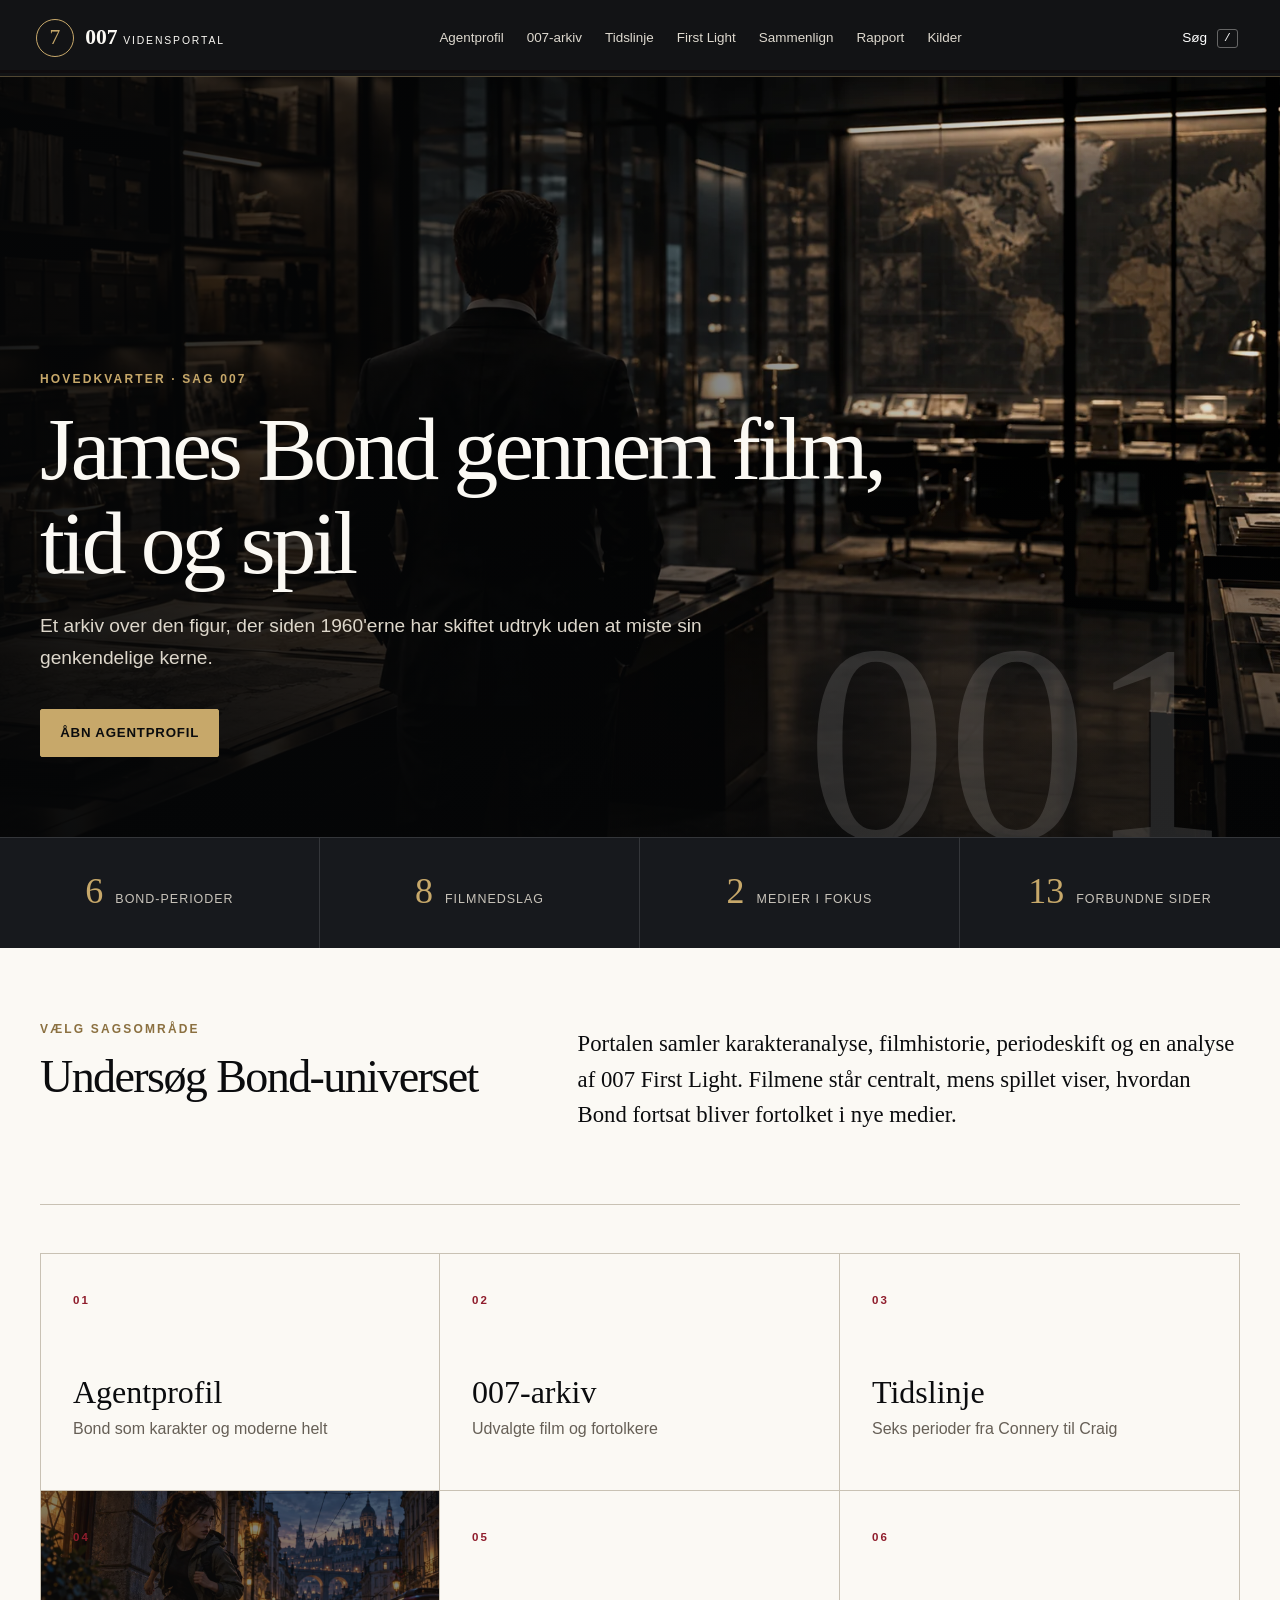
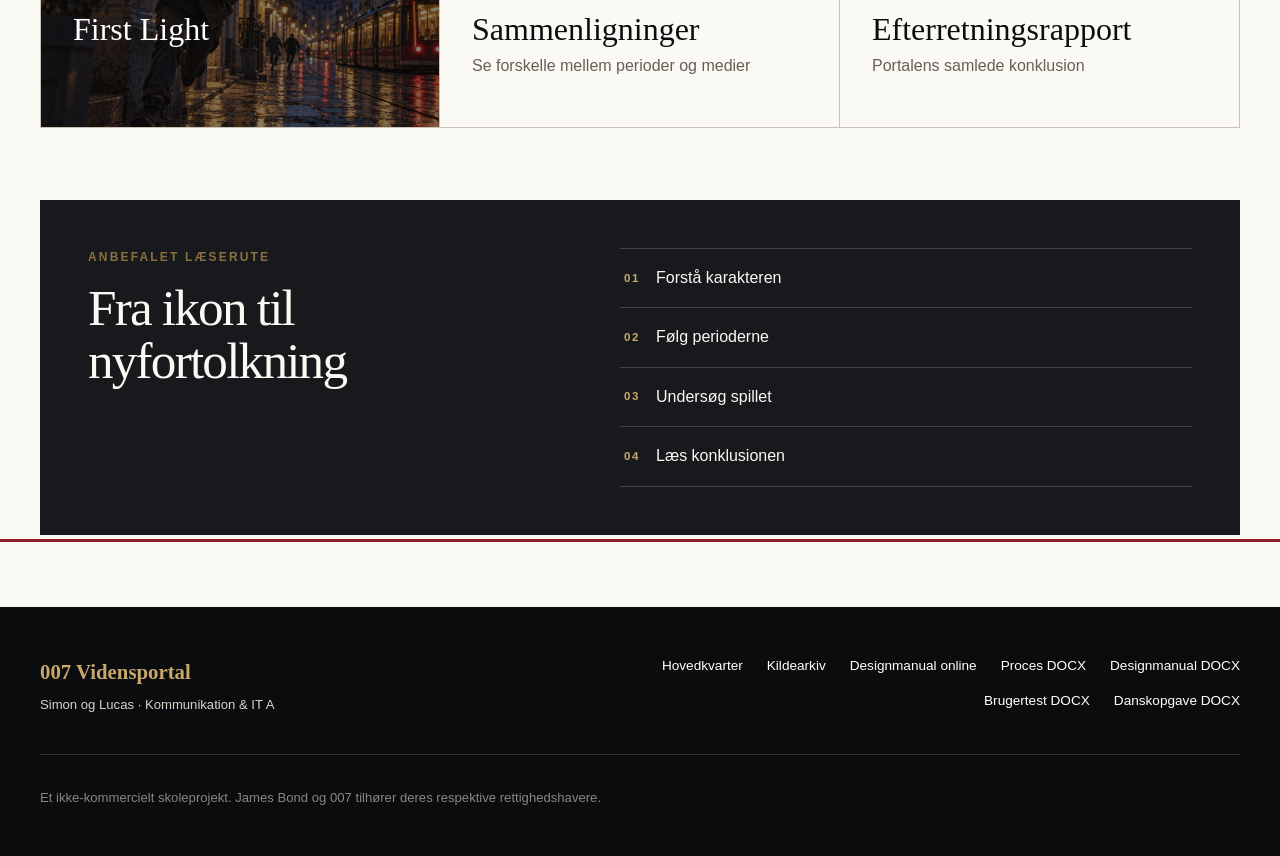
==== commit 6b061074: "Complete GoldenEye feature and project documentation" ====
--- a/index.html
+++ b/index.html
@@ -33,7 +33,7 @@
   <main id="main-content" tabindex="-1">
     <section class="view home-view" data-view="home" aria-labelledby="home-title">
       <div class="hero">
-        <img src="assets/hero-spy.png" alt="En anonym agent står i et mørkt efterretningsarkiv" data-image="hero">
+        <img src="assets/hero-spy.webp" alt="En anonym agent står i et mørkt efterretningsarkiv" data-image="hero" fetchpriority="high" decoding="async">
         <div class="hero-shade"></div>
         <div class="hero-copy page-shell">
           <p class="eyebrow">Hovedkvarter · Sag 007</p>
@@ -43,6 +43,12 @@
         </div>
         <div class="hero-index" aria-hidden="true">001</div>
       </div>
+      <div class="portal-stats" aria-label="Portalens omfang">
+        <div><strong>6</strong><span>Bond-perioder</span></div>
+        <div><strong>8</strong><span>filmnedslag</span></div>
+        <div><strong>2</strong><span>medier i fokus</span></div>
+        <div><strong>13</strong><span>forbundne sider</span></div>
+      </div>
       <div class="page-shell home-intro">
         <div>
           <p class="section-label">Vælg sagsområde</p>
@@ -54,16 +60,25 @@
         <a class="feature feature-wide" href="#agentprofil"><span>01</span><h3>Agentprofil</h3><p>Bond som karakter og moderne helt</p></a>
         <a class="feature" href="#arkiv"><span>02</span><h3>007-arkiv</h3><p>Udvalgte film og fortolkere</p></a>
         <a class="feature" href="#tidslinje"><span>03</span><h3>Tidslinje</h3><p>Seks perioder fra Connery til Craig</p></a>
-        <a class="feature feature-image" href="#firstlight"><img src="assets/young-agent.png" alt="En ung anonym agent bevæger sig gennem en europæisk by"><span>04</span><h3>First Light</h3></a>
+        <a class="feature feature-image" href="#firstlight"><img src="assets/young-agent.webp" alt="En ung anonym agent bevæger sig gennem en europæisk by" loading="lazy" decoding="async"><span>04</span><h3>First Light</h3></a>
         <a class="feature" href="#sammenligninger"><span>05</span><h3>Sammenligninger</h3><p>Se forskelle mellem perioder og medier</p></a>
         <a class="feature" href="#rapport"><span>06</span><h3>Efterretningsrapport</h3><p>Portalens samlede konklusion</p></a>
       </div>
+      <aside class="page-shell guided-route" aria-labelledby="guided-route-title">
+        <div><p class="section-label">Anbefalet læserute</p><h2 id="guided-route-title">Fra ikon til nyfortolkning</h2></div>
+        <ol>
+          <li><a href="#agentprofil"><span>01</span>Forstå karakteren</a></li>
+          <li><a href="#tidslinje"><span>02</span>Følg perioderne</a></li>
+          <li><a href="#firstlight"><span>03</span>Undersøg spillet</a></li>
+          <li><a href="#rapport"><span>04</span>Læs konklusionen</a></li>
+        </ol>
+      </aside>
     </section>
 
     <section class="view" data-view="agentprofil" aria-labelledby="agent-title" hidden>
       <div class="page-heading page-shell"><div><p class="eyebrow">S02 · Agentprofil</p><h1 id="agent-title">James Bond</h1><p class="lede">En figur bygget på kontrol, handlekraft og en konstant konflikt mellem professionel pligt og personlig sårbarhed.</p></div><span class="page-number">002</span></div>
       <div class="page-shell profile-layout">
-        <figure class="archive-figure"><img src="assets/archive-dossier.png" alt="Filmspoler, kontaktark og en agentmappe på et mørkt bord"><figcaption>Arkivmateriale · Karakter og filmhistorie</figcaption></figure>
+        <figure class="archive-figure"><img src="assets/archive-dossier.webp" alt="Filmspoler, kontaktark og en agentmappe på et mørkt bord" loading="lazy" decoding="async"><figcaption>Originalt stemningsbillede · Karakter og filmhistorie</figcaption></figure>
         <div class="profile-data">
           <dl><div><dt>Kodenavn</dt><dd>007</dd></div><div><dt>Funktion</dt><dd>Britisk efterretningsagent</dd></div><div><dt>Metode</dt><dd>Observation, improvisation og risikovillighed</dd></div><div><dt>Grundkonflikt</dt><dd>Pligt over for nærhed</dd></div></dl>
           <blockquote>Bond forbliver genkendelig, fordi hver periode bevarer figuren som kompetent outsider og samtidig ændrer hans moral, humor og følelsesliv.</blockquote>
@@ -84,7 +99,7 @@
           <div class="pullquote">Den moderne Bond er stadig kompetent, men kompetencen beskytter ham ikke længere mod konsekvenser.</div>
           <h2 id="character-values">Værdier og moral</h2><p>Loyaliteten retter sig både mod missionen og mod enkelte mennesker. Spændingen opstår, når de to hensyn kolliderer. Bond vælger ofte selv, hvad pligten kræver, og det placerer ham mellem helt og antihelt.</p>
           <h2 id="character-change">Udvikling gennem perioderne</h2><p>Humor, maskulinitet, teknologi og relationer skifter med samtiden. Kontrol, elegance og handlekraft fungerer som figurens stabile kerne. Derfor kan publikum genkende Bond, selv når tone og moral ændrer sig.</p>
-          <p class="draft-note">Arbejdsudkast: Udbyg afsnittene med jeres konkrete citater, scener og danskfaglige begreber.</p>
+          <p class="analysis-note"><strong>Analysebevis:</strong> Udviklingen ses tydeligt fra Connerys kontrollerede casinoentré i <em>Dr. No</em> over Brosnans fysiske dam-spring i <em>GoldenEye</em> til Craigs sårbare torturscene i <em>Casino Royale</em>. Scenerne bruger henholdsvis performance, spektakel og kropslig konsekvens til at definere helten.</p>
         </article>
       </div>
     </section>
@@ -99,7 +114,7 @@
       <div class="page-shell breadcrumb"><a href="#arkiv">007-arkiv</a><span>/</span><span>Filmsagsmappe</span></div>
       <div class="film-case page-shell">
         <div class="case-poster" aria-hidden="true"><span data-film-year>1962</span><strong>007</strong></div>
-        <article><p class="eyebrow">S05 · Filmsagsmappe</p><h1 id="film-title" data-film-title>Dr. No</h1><p class="film-meta" data-film-meta></p><p class="lede" data-film-summary></p><div class="case-sections"><section><h2>Dramaturgi</h2><p data-film-drama></p></section><section><h2>Filmiske virkemidler</h2><p data-film-style></p></section><section><h2>Bond-fortolkning</h2><p data-film-bond></p></section></div><p class="draft-note">Filmsagsmappen er et arbejdsudkast. Tilføj jeres egne scenehenvisninger og analysebeviser.</p></article>
+        <article><p class="eyebrow">S05 · Filmsagsmappe</p><h1 id="film-title" data-film-title>Dr. No</h1><p class="film-meta" data-film-meta></p><p class="lede" data-film-summary></p><div class="case-sections"><section><h2>Dramaturgi</h2><p data-film-drama></p></section><section><h2>Filmiske virkemidler</h2><p data-film-style></p></section><section><h2>Bond-fortolkning</h2><p data-film-bond></p></section></div><p class="analysis-note" data-film-evidence></p></article>
       </div>
     </section>
 
@@ -115,7 +130,7 @@
     </section>
 
     <section class="view" data-view="firstlight" aria-labelledby="firstlight-title" hidden>
-      <div class="game-hero"><img src="assets/young-agent.png" alt="En ung anonym agent i en europæisk by ved skumring"><div class="game-hero-copy page-shell"><p class="eyebrow">S08 · Spilbriefing</p><h1 id="firstlight-title">007 First Light</h1><p>En selvstændig oprindelseshistorie om en ung Bond på vej ind i MI6's eliteprogram.</p><a class="button button-primary" href="#spilanalyse">Åbn spilanalysen</a></div></div>
+      <div class="game-hero"><img src="assets/young-agent.webp" alt="En ung anonym agent i en europæisk by ved skumring" decoding="async"><div class="game-hero-copy page-shell"><p class="eyebrow">S08 · Spilbriefing</p><h1 id="firstlight-title">007 First Light</h1><p>En selvstændig oprindelseshistorie om en ung Bond på vej ind i MI6's eliteprogram.</p><a class="button button-primary" href="#spilanalyse">Åbn spilanalysen</a><small>Originalt stemningsbillede · ikke officielt spilmateriel</small></div></div>
       <div class="page-shell fact-line"><div><small>Udgivelse</small><strong>27. maj 2026</strong></div><div><small>Udvikler</small><strong>IO Interactive</strong></div><div><small>Genre</small><strong>Tredjepersons actioneventyr</strong></div><div><small>Bond</small><strong>Patrick Gibson</strong></div></div>
       <div class="page-shell game-intro"><div><p class="section-label">Ny fortolkning</p><h2>Før nummeret</h2></div><p>Spillet fremstiller Bond som en dygtig, men endnu udisciplineret rekrut. Dermed flytter fokus fra den færdige ikonfigur til processen, hvor han lærer at blive 007.</p></div>
       <div class="page-shell analysis-teasers"><article><span>01</span><h3>Gameplay</h3><p>Stealth, social aflæsning, gadgets, kamp og kørsel giver spilleren flere måder at løse missioner på.</p></article><article><span>02</span><h3>Fortælling</h3><p>Oprindelseshistorien undersøger, hvilke valg og tab der former Bond.</p></article><article><span>03</span><h3>Design</h3><p>Elegance og teknologisk præcision forbindes med et yngre og mere impulsivt udtryk.</p></article></div>
@@ -123,10 +138,26 @@
 
     <section class="view article-view" data-view="spilanalyse" aria-labelledby="game-analysis-title" hidden>
       <div class="page-shell breadcrumb"><a href="#firstlight">007 First Light</a><span>/</span><span>Spilanalyse</span></div>
-      <div class="page-heading page-shell"><div><p class="eyebrow">S09 · Spilanalyse</p><h1 id="game-analysis-title">At spille sig til 007</h1><p class="lede">Spilleren oplever Bond gennem valg og handling frem for kun at betragte ham.</p></div><span class="page-number">009</span></div>
-      <div class="page-shell analysis-columns"><article><span>01</span><h2>Gameplay</h2><p>Forskellige løsningsmuligheder giver plads til både observation og direkte handling. Det understøtter Bond som improviserende agent.</p></article><article><span>02</span><h2>Fortælling</h2><p>En oprindelseshistorie skaber dramatik omkring udviklingen fra talentfuld rekrut til kontrolleret 00-agent.</p></article><article><span>03</span><h2>Design</h2><p>Spionudstyr, steder og elegante miljøer forbinder spillets nye figur med filmseriens ikonografi.</p></article></div>
-      <div class="page-shell mapping-block"><p class="section-label">Mapping</p><h2>Handling og betydning hænger sammen</h2><div><span>Observer omgivelserne</span><b>giver</b><span>viden og nye muligheder</span><span>Vælg tilgang</span><b>giver</b><span>en forskellig missionsoplevelse</span><span>Tag risikoen</span><b>giver</b><span>konsekvens og tempo</span></div></div>
-      <p class="page-shell draft-note">Arbejdsudkast: Erstat vurderingerne med jeres egne observationer fra udvalgte gameplaysekvenser.</p>
+      <div class="page-heading page-shell"><div><p class="eyebrow">S09 · Dansk blog og spilanalyse</p><h1 id="game-analysis-title">GoldenEye 007 i 2026: mesterværk eller museum?</h1><p class="lede">Et kantet spil fra 1997 afslører, hvorfor moderne Bond-spil stadig bygger på missioner, valg og den perfekte spionfantasi.</p></div><span class="page-number">009</span></div>
+      <article class="page-shell retro-blog">
+        <header class="retro-blog-intro"><p class="section-label">Opgave 3 · Debatblog</p><p class="retro-hook">Du behøver ikke have rørt en Nintendo 64 for at kende følelsen: én agent, én mission og et rum fyldt med vagter, alarmer og muligheder. <em>GoldenEye 007</em> ser gammelt ud. Det tænker stadig overraskende moderne.</p><div class="retro-facts"><span><b>1997</b>Original udgivelse</span><span><b>Rare</b>Udvikler</span><span><b>20</b>Kampagnemissioner</span><span><b>2023</b>Genudgivet på Xbox og Switch</span></div></header>
+
+        <section class="retro-copy"><h2>Det første chok er styringen</h2><p>For en spiller, der er vokset op med to analogsticks, føles den oprindelige N64-styring som at styre Bond med albuerne. Sigtet er langsomt, animationerne hakker, og fjenderne reagerer med en blanding af komik og kaos. Xbox-versionens moderne kontrol og skarpere opløsning gør indgangen lettere, men spillets alder kan stadig mærkes.</p><p>Det er samtidig pointen: <em>GoldenEye 007</em> prøver ikke kun at være en skydebane. Højere sværhedsgrader tilføjer nye mål, og missionerne kræver, at spilleren læser omgivelserne. Man kan skyde sig frem, men alarmen, gidslerne og de skrøbelige computere gør rå kraft til en risiko. Spillet gør Bond til en rolle, man udfører.</p></section>
+
+        <section class="retro-scenes" aria-labelledby="retro-scenes-title"><div class="retro-section-head"><p class="section-label">Tre konkrete scener</p><h2 id="retro-scenes-title">Det gamle design taler stadig</h2></div>
+          <figure><img src="assets/goldeneye-dam.webp" alt="Førstepersonssyn på den smalle dæmning i GoldenEye 007 med bjerge og vagttårne" loading="lazy" decoding="async"><figcaption><span>01 · Dam</span><strong>Perspektivet gør spilleren lille</strong><p>Gelænderet og den lange grå vej danner linjer mod vagttårnet. De blå bjerge fylder baggrunden og får anlægget til at virke isoleret. Grafikken er enkel, men rummet fortæller præcist, hvor du skal hen. Da missionen slutter med springet fra dæmningen, bliver spillerens bevægelse selve filmøjeblikket.</p></figcaption></figure>
+          <figure><img src="assets/goldeneye-silo.webp" alt="Et missil set nedefra i en rund silo i GoldenEye 007" loading="lazy" decoding="async"><figcaption><span>02 · Silo</span><strong>Et våben bliver til arkitektur</strong><p>Missilet er placeret som en mørk kile midt i billedet. Ringene, rørene og det lave perspektiv trækker blikket opad, mens rødt og koldt blåt lys skaber alarm. De få polygoner begrænser detaljen, men den stærke komposition gør truslen fysisk: spilleren står bogstaveligt talt under katastrofen.</p></figcaption></figure>
+          <figure><img src="assets/goldeneye-watch.webp" alt="Bond bruger laseruret på en metalplade i GoldenEye 007" loading="lazy" decoding="async"><figcaption><span>03 · Train</span><strong>Gadgeten er en handling</strong><p>Uret, hånden og den blå laser fylder forgrunden. Den tætte beskæring fjerner næsten hele rummet, så opmærksomheden samles om et enkelt problem. Scenen er enkel, men afgørende: Bond-identiteten ligger ikke kun i våben og jakkesæt. Den ligger i, at et redskab ændrer, hvad spilleren kan gøre.</p></figcaption></figure>
+        </section>
+
+        <section class="retro-debate"><div><p class="section-label">Mesterværket</p><h2>Spillet giver spilleren et ansvar</h2><p>Missionernes mål, alarmer og valg gør banen til mere end en korridor. Spillet forstår, at Bond-fantasien handler om at observere, improvisere og gennemføre en plan. Det er grunden til, at strukturen stadig kan mærkes i nyere actionspil.</p></div><div><p class="section-label">Museet</p><h2>Tiden står også i vejen</h2><p>Fjendernes kunstige intelligens, uklare mål og stive animationer kan skabe frustration i stedet for spænding. Det berømte lokale multiplayer er stadig socialt stærkt, men skærmkiggeri og ujævn balance føles som regler fra en anden tid.</p></div></section>
+
+        <section class="retro-verdict"><div><span>Vores vurdering</span><strong>8/10</strong></div><div><h2>Et levende museum</h2><p><em>GoldenEye 007</em> er ikke tidløst, fordi alt stadig fungerer. Det er tidløst, fordi dets bedste idéer stadig er synlige under den kantede overflade. Nye spillere skal acceptere friktion, men belønningen er at opleve et spil, hvor Bond ikke bare vises på skærmen — han bliver skabt gennem spillerens beslutninger.</p><p class="retro-question"><strong>Debat:</strong> Hvor meget gammel styring vil du acceptere for at opleve et vigtigt stykke spilhistorie?</p></div></section>
+
+        <section class="retro-video"><div><p class="section-label">Kort video</p><h2>Se spillet i bevægelse</h2><p>Traileren viser missioner, split-screen og den moderniserede Xbox-udgave. Brug den til at sammenholde den flydende genudgivelse med de bevidst enkle billeder ovenfor.</p></div><div class="video-frame"><iframe src="https://www.youtube-nocookie.com/embed/IquAb4uViWc" title="GoldenEye 007 – Xbox Game Pass trailer" loading="lazy" referrerpolicy="strict-origin-when-cross-origin" allow="accelerometer; autoplay; clipboard-write; encrypted-media; gyroscope; picture-in-picture; web-share" allowfullscreen></iframe></div></section>
+
+        <footer class="retro-sources"><strong>Kilder og billedmateriale</strong><p>Spiloplysninger og screenshots: Xbox / Rare. Oplysninger om den nyere udgivelse er kontrolleret hos Xbox Wire, Nintendo og 007.com. Artiklen er skrevet som en danskfaglig debatblog af Simon og Lucas.</p><div><a href="https://www.xbox.com/en-US/games/goldeneye-007" target="_blank" rel="noreferrer">Xbox: GoldenEye 007</a><a href="https://news.xbox.com/en-us/2023/01/26/goldeneye-007-xbox-game-pass-out-now/" target="_blank" rel="noreferrer">Xbox Wire: Bond is Back</a><a href="https://www.nintendo.com/en-ca/whatsnew/goldeneye-007-returns-for-nintendo-switch-online-expansion-pack-members/" target="_blank" rel="noreferrer">Nintendo: genudgivelsen</a><a href="docs/GoldenEye_007_Debatblog_Simon_og_Lucas.docx">Hent dansk-opgaven som DOCX</a><a href="docs/GoldenEye_007_Debatblog_Simon_og_Lucas.pdf">Læs dansk-opgaven som PDF</a></div></footer>
+      </article>
     </section>
 
     <section class="view" data-view="sammenligninger" aria-labelledby="compare-title" hidden>
@@ -144,25 +175,27 @@
 
     <section class="view article-view" data-view="rapport" aria-labelledby="report-title" hidden>
       <div class="page-heading page-shell"><div><p class="eyebrow">S12 · Efterretningsrapport</p><h1 id="report-title">Hvad er fænomenet James Bond?</h1><p class="lede">En samlet arbejdskonklusion på tværs af karakter, filmhistorie og spil.</p></div><span class="page-number">012</span></div>
-      <div class="page-shell report-layout"><aside><strong>Rapportstatus</strong><span>Fagligt arbejdsudkast</span><span>Dansk + Kom/IT A</span><span>Målgruppe: etablerede fans</span></aside><article class="prose"><p class="report-lead">James Bond fungerer som et kulturelt ikon, fordi figuren kombinerer en stabil kerne med en usædvanlig evne til at skifte form.</p><h2>Det stabile</h2><p>Missionen, handlekraften, elegancen og forbindelsen til britisk efterretning gør figuren genkendelig på tværs af skuespillere og medier.</p><h2>Det foranderlige</h2><p>Synet på køn, vold, autoritet og sårbarhed følger samtiden. Hver periode ændrer derfor, hvad publikum opfatter som en troværdig helt.</p><h2>First Lights bidrag</h2><p>Spillet vender tilbage til begyndelsen og gør udviklingen interaktiv. Spilleren deltager i processen, hvor den impulsive rekrut lærer den kontrol, der senere definerer 007.</p><div class="pullquote">Bond overlever som fænomen, fordi genkendelighed og forandring arbejder sammen.</div><p class="draft-note">Tilpas rapporten, når jeres danskfaglige analyser og endelige problemformulering ligger klar.</p></article></div>
+      <div class="page-shell report-layout"><aside><strong>Rapportstatus</strong><span>Samlet konklusion</span><span>Dansk + Kom/IT A</span><span>Målgruppe: etablerede fans</span></aside><article class="prose"><p class="report-lead">James Bond fungerer som et kulturelt ikon, fordi figuren kombinerer en stabil kerne med en usædvanlig evne til at skifte form.</p><h2>Det stabile</h2><p>Missionen, handlekraften, elegancen og forbindelsen til britisk efterretning gør figuren genkendelig på tværs af skuespillere og medier.</p><h2>Det foranderlige</h2><p>Synet på køn, vold, autoritet og sårbarhed følger samtiden. Hver periode ændrer derfor, hvad publikum opfatter som en troværdig helt.</p><h2>Spillenes bidrag</h2><p><em>GoldenEye 007</em> viser, at Bond også kan defineres gennem spillerens handlinger: at observere, vælge en tilgang og leve med konsekvensen. <em>007 First Light</em> viderefører idéen ved at gøre vejen mod 00-status til selve fortællingen.</p><div class="pullquote">Bond overlever som fænomen, fordi genkendelighed og forandring arbejder sammen.</div><p class="analysis-note"><strong>Konklusion:</strong> Portalens film- og spilanalyser peger på det samme mønster. Mediet, samtiden og målgruppen ændrer udtrykket, mens missionen, kompetencen og den kontrollerede performance bevarer figurens identitet.</p></article></div>
     </section>
 
     <section class="view" data-view="kilder" aria-labelledby="sources-title" hidden>
-      <div class="page-heading page-shell"><div><p class="eyebrow">S13 · Kildearkiv</p><h1 id="sources-title">Kilder og bevismateriale</h1><p class="lede">Primære kilder, officielle oplysninger og plads til jeres egne analysehenvisninger.</p></div><span class="page-number">013</span></div>
+      <div class="page-heading page-shell"><div><p class="eyebrow">S13 · Kildearkiv</p><h1 id="sources-title">Kilder og bevismateriale</h1><p class="lede">Primære kilder, officielle oplysninger, projektmateriale og konkrete analysebeviser.</p></div><span class="page-number">013</span></div>
       <div class="page-shell source-filter" role="group" aria-label="Filtrér kilder"><button class="active" type="button" data-source-filter="all">Alle</button><button type="button" data-source-filter="official">Officielle</button><button type="button" data-source-filter="analysis">Analyse</button><button type="button" data-source-filter="project">Projekt</button></div>
       <div class="page-shell source-list" id="source-list">
         <a href="https://www.007.com/" target="_blank" rel="noreferrer" data-source-type="official"><span>Officiel</span><strong>James Bond 007</strong><p>Filmseriens officielle portal og historiske arkiv.</p><small>007.com</small></a>
         <a href="https://ioi.dk/007firstlightgame/news/2026/007-first-light-launches-globally" target="_blank" rel="noreferrer" data-source-type="official"><span>Officiel</span><strong>007 First Light launches globally</strong><p>Udgivelse, historie, platforme og medvirkende.</p><small>IO Interactive, 27. maj 2026</small></a>
         <a href="https://ioi.dk/007firstlightgame/news/2025/007-first-light-gameplay-reveal" target="_blank" rel="noreferrer" data-source-type="official"><span>Officiel</span><strong>Gameplay Reveal</strong><p>Spillets genre, mekanikker og oprindelseshistorie.</p><small>IO Interactive</small></a>
-        <div data-source-type="analysis"><span>Analyse</span><strong>Udvalgte filmscener</strong><p>Indsæt filmtitel, tidspunkt og kort begrundelse.</p><small>Udfyldes af Simon og Lucas</small></div>
+        <a href="https://www.xbox.com/en-US/games/goldeneye-007" target="_blank" rel="noreferrer" data-source-type="official"><span>Officiel</span><strong>GoldenEye 007</strong><p>Spilfakta, funktioner og de tre screenshots analyseret i debatbloggen.</p><small>Xbox / Rare</small></a>
+        <a href="https://news.xbox.com/en-us/2023/01/26/goldeneye-007-xbox-game-pass-out-now/" target="_blank" rel="noreferrer" data-source-type="official"><span>Officiel</span><strong>Bond is Back</strong><p>Genudgivelse, missioner, moderne styring og platforme.</p><small>Xbox Wire, 26. januar 2023</small></a>
+        <div data-source-type="analysis"><span>Analyse</span><strong>GoldenEye: Dam, Silo og Train</strong><p>Tre konkrete scener analyseret med perspektiv, rum, farver, komposition og spillerhandling.</p><small>Simon og Lucas · 7. oktober 2026</small></div>
         <div data-source-type="project"><span>Projekt</span><strong>Interaktionsdesign Del 1–4</strong><p>Undervisningsslides om målgruppe, wireframe, Normans principper og designmanual.</p><small>Kommunikation & IT A</small></div>
-        <div data-source-type="project"><span>Projekt</span><strong>Danskfaglige noter</strong><p>Indsæt analyser af narratologi, karakteristik og filmiske virkemidler.</p><small>Arbejdsmappe</small></div>
+        <a href="docs/GoldenEye_007_Debatblog_Simon_og_Lucas.docx" data-source-type="project"><span>Projekt</span><strong>Danskopgave: Mesterværk eller museum?</strong><p>Færdig debatblog til unge, der kender Bond-spil af navn, men ikke har spillet klassikeren.</p><small>DOCX · Simon og Lucas</small></a>
       </div>
       <div class="page-shell source-note"><strong>Kildekritik</strong><p>Vurdér afsender, formål, aktualitet og troværdighed. Skeln mellem officielle oplysninger, analyse og markedsføring.</p></div>
     </section>
   </main>
 
-  <footer class="site-footer"><div class="page-shell"><div><strong>007 Vidensportal</strong><p>Simon og Lucas · Kommunikation & IT A</p></div><nav aria-label="Footer"><a href="#home">Hovedkvarter</a><a href="#kilder">Kildearkiv</a><a href="designmanual.html">Designmanual</a></nav><p class="disclaimer">Et ikke-kommercielt skoleprojekt. James Bond og 007 tilhører deres respektive rettighedshavere.</p></div></footer>
+  <footer class="site-footer"><div class="page-shell"><div><strong>007 Vidensportal</strong><p>Simon og Lucas · Kommunikation & IT A</p></div><nav aria-label="Footer og projektmateriale"><a href="#home">Hovedkvarter</a><a href="#kilder">Kildearkiv</a><a href="designmanual.html">Designmanual online</a><a href="docs/007_Procesdokumentation_Simon_og_Lucas.docx">Proces DOCX</a><a href="docs/007_Designmanual_Simon_og_Lucas.docx">Designmanual DOCX</a><a href="docs/007_Brugertest_og_Evaluering_Simon_og_Lucas.docx">Brugertest DOCX</a><a href="docs/GoldenEye_007_Debatblog_Simon_og_Lucas.docx">Danskopgave DOCX</a></nav><p class="disclaimer">Et ikke-kommercielt skoleprojekt. James Bond og 007 tilhører deres respektive rettighedshavere.</p></div></footer>
 
   <dialog class="search-dialog" id="search-dialog"><form method="dialog"><div class="search-head"><label for="search-input">Søg i arkivet</label><button type="button" data-close-search aria-label="Luk søgning">Luk</button></div><input id="search-input" type="search" autocomplete="off" placeholder="Søg efter film, periode eller emne"><div class="search-results" id="search-results" aria-live="polite"></div></form></dialog>
   <div class="toast" id="toast" role="status" aria-live="polite" hidden></div>
--- a/styles.css
+++ b/styles.css
@@ -9,7 +9,7 @@
   --gold-dark: #8b7040;
   --red: #8f1d2c;
   --slate: #5b6570;
-  --muted: #746f67;
+  --muted: #665f56;
   --display: Georgia, 'Times New Roman', serif;
   --body: Arial, Helvetica, sans-serif;
   --space-1: .5rem;
@@ -54,12 +54,12 @@
 .primary-nav a { position: relative; display: grid; place-items: center; padding: 0 .72rem; color: #ded9cf; text-decoration: none; font-size: .84rem; }
 .primary-nav a::after { content: ''; position: absolute; left: .7rem; right: .7rem; bottom: 0; height: 3px; background: var(--gold); transform: scaleX(0); transition: transform .2s ease; }
 .primary-nav a:hover::after, .primary-nav a[aria-current="page"]::after { transform: scaleX(1); }
-.primary-nav a[aria-current="page"] { color: #fff; }
+.primary-nav a[aria-current="page"] { color: var(--gold); }
 .search-trigger { border: 0; background: transparent; color: #fff; font-size: .85rem; }
 .search-trigger kbd { margin-left: .35rem; padding: .15rem .4rem; border: 1px solid #666; border-radius: 3px; font-size: .7rem; }
 .menu-toggle { display: none; border: 0; background: transparent; }
 
-.hero { position: relative; min-height: 670px; display: grid; align-items: end; overflow: hidden; background: var(--ink); color: var(--paper-bright); }
+.hero { position: relative; min-height: clamp(620px, calc(100vh - 76px), 760px); display: grid; align-items: end; overflow: hidden; background: var(--ink); color: var(--paper-bright); }
 .hero > img { position: absolute; inset: 0; width: 100%; height: 100%; object-fit: cover; filter: grayscale(.18) contrast(1.08); }
 .hero-shade { position: absolute; inset: 0; background: linear-gradient(90deg, rgba(5,6,7,.92) 0%, rgba(5,6,7,.64) 45%, rgba(5,6,7,.15) 80%), linear-gradient(0deg, rgba(5,6,7,.75), transparent 50%); }
 .hero-copy { position: relative; z-index: 1; padding: 6rem 0 5rem; }
@@ -72,6 +72,11 @@
 .button-primary { color: var(--ink); background: var(--gold); border-color: var(--gold); }
 .button-primary:hover { color: #fff; background: var(--red); border-color: var(--red); }
 .hero-copy .button { margin-top: 1rem; }
+.portal-stats { display: grid; grid-template-columns: repeat(4,1fr); color: var(--paper-bright); background: var(--ink-soft); border-top: 1px solid #34363a; }
+.portal-stats div { min-height: 110px; display: flex; justify-content: center; align-items: baseline; gap: .75rem; padding: 1.5rem; border-right: 1px solid #34363a; }
+.portal-stats div:last-child { border-right: 0; }
+.portal-stats strong { color: var(--gold); font-family: var(--display); font-size: 2.25rem; font-weight: 400; }
+.portal-stats span { color: #c8c3ba; font-size: .78rem; letter-spacing: .08em; text-transform: uppercase; }
 
 .home-intro, .game-intro { display: grid; grid-template-columns: .8fr 1.2fr; gap: 6rem; padding-block: var(--space-6); border-bottom: 1px solid var(--line); }
 .home-intro h2, .game-intro h2 { margin: 0; }
@@ -89,9 +94,17 @@
 .feature-image img { position: absolute; inset: 0; width: 100%; height: 100%; object-fit: cover; opacity: .48; transition: transform .5s ease; }
 .feature-image:hover img { transform: scale(1.04); }
 .feature-image span, .feature-image h3 { position: relative; z-index: 1; }
-
-.page-heading { position: relative; display: grid; grid-template-columns: minmax(0,850px) auto; justify-content: space-between; gap: 3rem; padding: 6rem 0 3.5rem; border-bottom: 1px solid var(--line); }
+.guided-route { display: grid; grid-template-columns: .9fr 1.1fr; gap: 4rem; align-items: start; margin-bottom: var(--space-6); padding: 3rem; color: var(--paper-bright); background: var(--ink-soft); }
+.guided-route h2 { margin: 0; font-size: clamp(2.2rem,4vw,3.8rem); }
+.guided-route ol { margin: 0; padding: 0; list-style: none; border-top: 1px solid #414349; }
+.guided-route li { border-bottom: 1px solid #414349; }
+.guided-route a { display: flex; gap: 1rem; align-items: center; padding: 1rem .25rem; text-decoration: none; }
+.guided-route a:hover { color: var(--gold); }
+.guided-route a span { color: var(--gold); font-size: .72rem; font-weight: 700; letter-spacing: .14em; }
+
+.page-heading { position: relative; display: grid; grid-template-columns: minmax(0,850px) auto; justify-content: space-between; gap: 3rem; padding: 4.5rem 0 2.75rem; border-bottom: 1px solid var(--line); }
 .page-heading h1 { margin-bottom: 1.3rem; }
+.page-heading h1 { font-size: clamp(3rem,5.4vw,5.6rem); }
 .page-heading .lede { max-width: 760px; margin-bottom: 0; color: var(--slate); font-family: var(--display); font-size: 1.35rem; line-height: 1.55; }
 .page-number { align-self: end; color: #d5cfc3; font-family: var(--display); font-size: clamp(5rem,11vw,10rem); line-height: .78; }
 .compact-heading { padding-top: 3.5rem; }
@@ -122,7 +135,7 @@
 .prose h2 { margin: 3.5rem 0 1rem; font-size: 2.35rem; }
 .prose h2:first-child { margin-top: 0; }
 .pullquote { margin: 3rem 0; padding: 2.2rem 0; border-top: 1px solid var(--gold); border-bottom: 1px solid var(--gold); color: var(--red); font-size: clamp(1.7rem,3vw,2.8rem); line-height: 1.25; }
-.draft-note { margin-top: 2rem; padding: 1rem 1.2rem; color: #594936; background: #eee3cf; border-left: 3px solid var(--gold-dark); font-family: var(--body); font-size: .9rem; }
+.draft-note, .analysis-note { margin-top: 2rem; padding: 1rem 1.2rem; color: #594936; background: #eee3cf; border-left: 3px solid var(--gold-dark); font-family: var(--body); font-size: .9rem; }
 
 .archive-toolbar { display: flex; justify-content: space-between; align-items: end; gap: 2rem; padding: 2rem 0; }
 .archive-toolbar label, .compare-picker label { display: grid; gap: .55rem; font-size: .78rem; font-weight: 700; letter-spacing: .1em; text-transform: uppercase; }
@@ -172,6 +185,7 @@
 .game-hero-copy { position: relative; z-index: 1; padding-bottom: 4.5rem; }
 .game-hero-copy h1 { max-width: 720px; margin-bottom: 1rem; }
 .game-hero-copy p { max-width: 650px; font-family: var(--display); font-size: 1.3rem; }
+.game-hero-copy small { display: block; margin-top: 1rem; color: #bdb8ad; font-size: .72rem; letter-spacing: .08em; text-transform: uppercase; }
 .fact-line { display: grid; grid-template-columns: repeat(4,1fr); border-left: 1px solid var(--line); }
 .fact-line div { min-height: 125px; display: flex; flex-direction: column; justify-content: center; padding: 1.5rem; border-right: 1px solid var(--line); border-bottom: 1px solid var(--line); }
 .fact-line small { color: var(--muted); font-size: .72rem; text-transform: uppercase; letter-spacing: .12em; }
@@ -186,6 +200,48 @@
 .mapping-block > div { display: grid; grid-template-columns: 1fr auto 1fr; gap: .8rem 1.5rem; align-items: center; }
 .mapping-block span { padding: 1rem; color: var(--ink); background: var(--paper); }
 .mapping-block b { color: var(--gold); font-size: .75rem; text-transform: uppercase; }
+
+.retro-blog { padding-bottom: 6rem; }
+.retro-blog-intro { margin-bottom: 4rem; padding: clamp(2rem,5vw,4rem); color: #fff; background: var(--ink-soft); border-top: 4px solid var(--gold); }
+.retro-blog-intro .section-label { color: var(--gold); }
+.retro-hook { max-width: 900px; margin-bottom: 2.5rem; font-family: var(--display); font-size: clamp(1.45rem,2.6vw,2.35rem); line-height: 1.35; }
+.retro-facts { display: grid; grid-template-columns: repeat(4,1fr); border-top: 1px solid var(--line-dark); border-bottom: 1px solid var(--line-dark); }
+.retro-facts span { display: grid; gap: .15rem; padding: 1.1rem; color: #bbb7ae; border-right: 1px solid var(--line-dark); font-size: .76rem; letter-spacing: .08em; text-transform: uppercase; }
+.retro-facts span:last-child { border-right: 0; }
+.retro-facts b { color: var(--gold); font-family: var(--display); font-size: 1.55rem; font-weight: 500; letter-spacing: 0; text-transform: none; }
+.retro-copy { max-width: 780px; margin: 0 auto 5rem; font-family: var(--display); font-size: 1.18rem; line-height: 1.85; }
+.retro-copy h2 { margin-bottom: 1.4rem; }
+.retro-section-head { max-width: 720px; margin-bottom: 2.5rem; }
+.retro-scenes { margin-bottom: 5rem; }
+.retro-scenes figure { display: grid; grid-template-columns: minmax(0,1.35fr) minmax(280px,.65fr); margin: 0; color: #fff; background: var(--ink); border-bottom: 1px solid var(--line-dark); }
+.retro-scenes figure:nth-of-type(even) { grid-template-columns: minmax(280px,.65fr) minmax(0,1.35fr); }
+.retro-scenes figure:nth-of-type(even) img { order: 2; }
+.retro-scenes img { width: 100%; height: 100%; min-height: 360px; object-fit: cover; }
+.retro-scenes figcaption { display: flex; flex-direction: column; justify-content: center; padding: clamp(2rem,4vw,3.5rem); }
+.retro-scenes figcaption span { color: var(--gold); font-size: .75rem; font-weight: 700; letter-spacing: .16em; text-transform: uppercase; }
+.retro-scenes figcaption strong { margin: .7rem 0 1rem; font-family: var(--display); font-size: 1.8rem; font-weight: 500; line-height: 1.15; }
+.retro-scenes figcaption p { margin: 0; color: #c9c5bd; }
+.retro-debate { display: grid; grid-template-columns: repeat(2,1fr); gap: 1px; margin-bottom: 5rem; background: var(--line); border: 1px solid var(--line); }
+.retro-debate > div { padding: clamp(2rem,4vw,3.5rem); background: var(--paper-bright); }
+.retro-debate h2 { font-size: clamp(2rem,3vw,3rem); }
+.retro-debate p:last-child { margin-bottom: 0; color: var(--muted); }
+.retro-verdict { display: grid; grid-template-columns: minmax(220px,.42fr) minmax(0,1.58fr); margin-bottom: 5rem; color: #fff; background: var(--red); }
+.retro-verdict > div { padding: clamp(2rem,4vw,3.5rem); }
+.retro-verdict > div:first-child { display: grid; place-content: center; text-align: center; border-right: 1px solid rgba(255,255,255,.25); }
+.retro-verdict span { font-size: .75rem; font-weight: 700; letter-spacing: .16em; text-transform: uppercase; }
+.retro-verdict strong { font-family: var(--display); font-size: clamp(4rem,8vw,7rem); font-weight: 500; line-height: 1; }
+.retro-verdict h2 { margin-bottom: 1rem; }
+.retro-verdict p { max-width: 700px; }
+.retro-question { margin: 1.5rem 0 0; padding-top: 1.25rem; border-top: 1px solid rgba(255,255,255,.25); }
+.retro-video { display: grid; grid-template-columns: .75fr 1.25fr; gap: 3rem; align-items: center; margin-bottom: 5rem; padding: clamp(2rem,4vw,3.5rem); background: var(--paper); border: 1px solid var(--line); }
+.retro-video h2 { font-size: clamp(2rem,3vw,3rem); }
+.video-frame { position: relative; aspect-ratio: 16 / 9; overflow: hidden; background: var(--ink); }
+.video-frame iframe { position: absolute; inset: 0; width: 100%; height: 100%; border: 0; }
+.retro-sources { padding-top: 2rem; border-top: 2px solid var(--ink); }
+.retro-sources > strong { font-family: var(--display); font-size: 1.35rem; }
+.retro-sources > p { max-width: 850px; color: var(--muted); }
+.retro-sources > div { display: flex; flex-wrap: wrap; gap: .7rem 1.5rem; }
+.retro-sources a { color: var(--red); font-size: .85rem; font-weight: 700; text-underline-offset: 3px; }
 
 .compare-picker { display: grid; grid-template-columns: 1fr auto 1fr auto; gap: 1.5rem; align-items: end; padding: 3rem; margin-top: 3rem; color: #fff; background: var(--ink-soft); }
 .compare-picker select { width: 100%; color: #fff; background: #24272c; border-color: #777; }
@@ -229,7 +285,7 @@
 .site-footer > div { display: grid; grid-template-columns: 1fr auto; gap: 2rem; align-items: start; }
 .site-footer strong { color: var(--gold); font-family: var(--display); font-size: 1.3rem; }
 .site-footer p { margin: .35rem 0 0; font-size: .82rem; }
-.site-footer nav { display: flex; gap: 1.5rem; }
+.site-footer nav { display: flex; max-width: 43rem; flex-wrap: wrap; justify-content: flex-end; gap: .8rem 1.5rem; }
 .site-footer nav a { color: #fff; text-decoration: none; font-size: .85rem; }
 .site-footer .disclaimer { grid-column: 1/-1; padding-top: 2rem; color: #898782; border-top: 1px solid #333; }
 
@@ -292,6 +348,9 @@
   .suggested-comparisons { grid-template-columns: 1fr; }
   .source-list > * { grid-template-columns: 90px 1fr 1fr; }
   .source-list small { display: none; }
+  .retro-scenes figure, .retro-scenes figure:nth-of-type(even) { grid-template-columns: 1fr; }
+  .retro-scenes figure:nth-of-type(even) img { order: 0; }
+  .retro-video { grid-template-columns: 1fr; }
   .token-grid, .component-grid, .principle-grid { grid-template-columns: repeat(2,1fr); }
 }
 
@@ -311,6 +370,10 @@
   .feature:last-child { border-bottom: 1px solid var(--line); }
   .feature h3 { margin-top: 2.5rem; }
   .page-heading { padding-top: 4rem; }
+  .portal-stats { grid-template-columns: repeat(2,1fr); }
+  .portal-stats div:nth-child(2) { border-right: 0; }
+  .portal-stats div:nth-child(-n+2) { border-bottom: 1px solid #34363a; }
+  .guided-route { grid-template-columns: 1fr; gap: 2rem; padding: 2rem; }
   .trait-strip, .analysis-teasers, .analysis-columns, .fact-line, .type-specimens { grid-template-columns: 1fr; }
   .trait-strip article { border-right: 0; border-bottom: 1px solid var(--line); }
   .article-nav { position: static; }
@@ -326,6 +389,12 @@
   .mapping-block { padding: 1.5rem; }
   .mapping-block > div { grid-template-columns: 1fr; }
   .mapping-block b { text-align: center; }
+  .retro-facts { grid-template-columns: repeat(2,1fr); }
+  .retro-facts span:nth-child(2) { border-right: 0; }
+  .retro-facts span:nth-child(-n+2) { border-bottom: 1px solid var(--line-dark); }
+  .retro-scenes img { min-height: 230px; }
+  .retro-debate, .retro-verdict { grid-template-columns: 1fr; }
+  .retro-verdict > div:first-child { border-right: 0; border-bottom: 1px solid rgba(255,255,255,.25); }
   .compare-picker { grid-template-columns: 1fr; padding: 1.5rem; }
   .comparison-row { grid-template-columns: 1fr; }
   .comparison-row p { border: 0; border-top: 1px solid var(--line); }
@@ -334,7 +403,7 @@
   .source-list small { display: block; }
   .source-note { grid-template-columns: 1fr; }
   .site-footer > div { grid-template-columns: 1fr; }
-  .site-footer nav { flex-wrap: wrap; }
+  .site-footer nav { justify-content: flex-start; }
   .site-footer .disclaimer { grid-column: auto; }
   .manual-section > header { grid-template-columns: 1fr; gap: 1rem; }
   .swatches, .token-grid, .component-grid, .principle-grid { grid-template-columns: 1fr; }
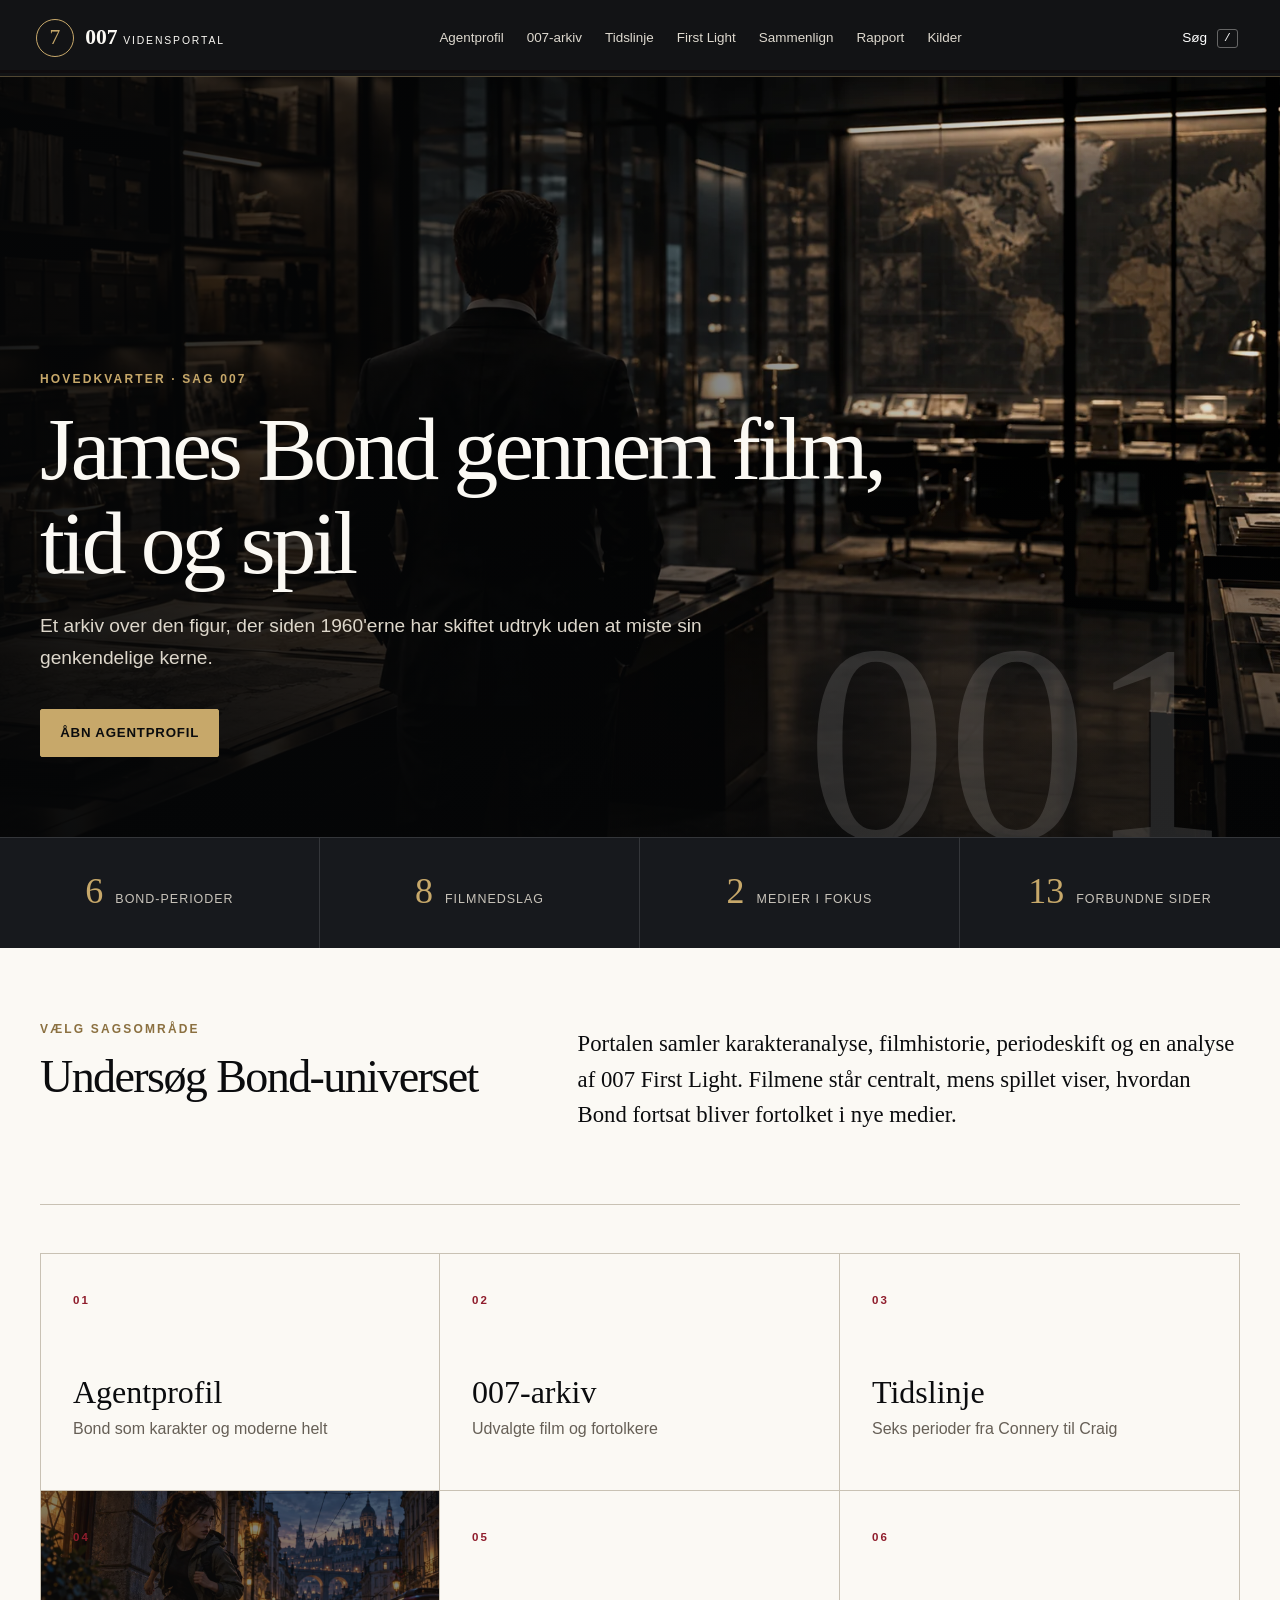
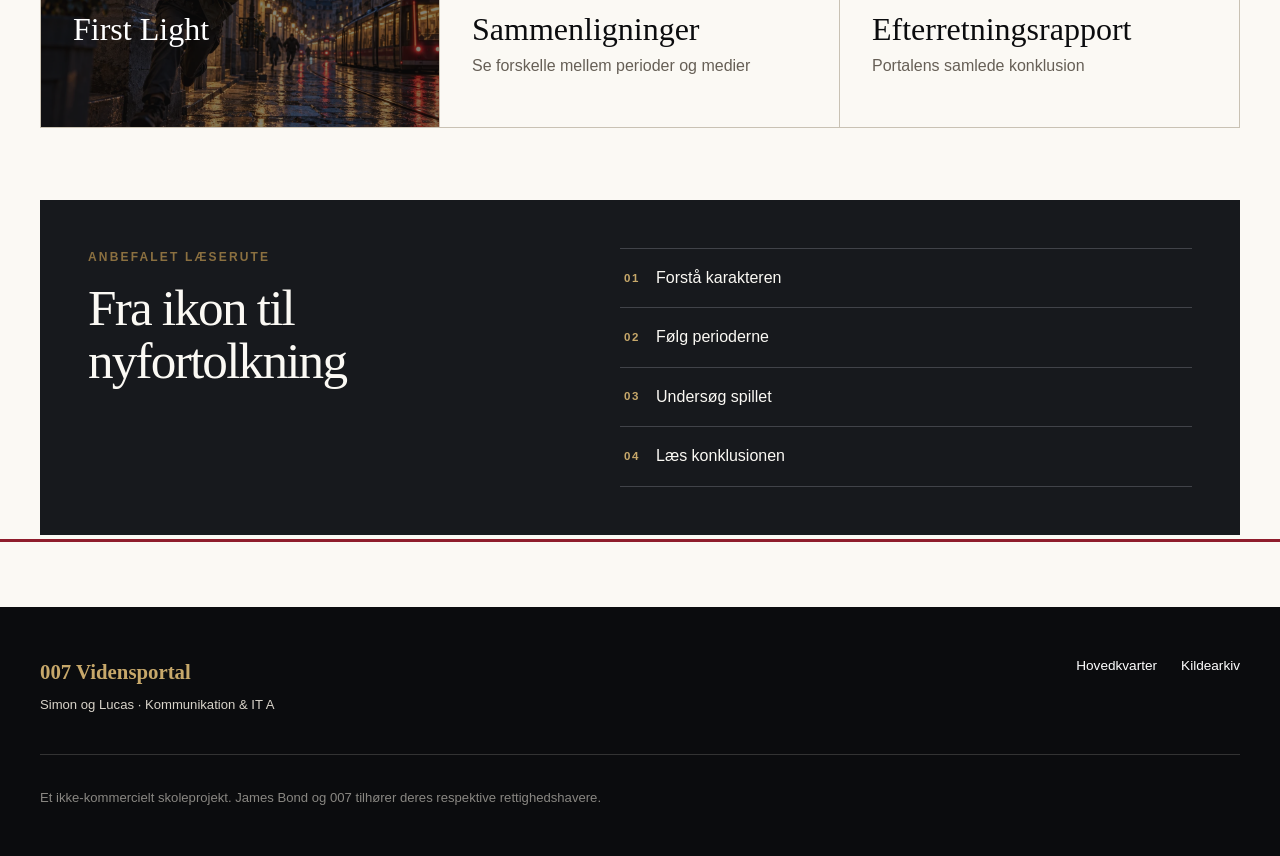
==== commit cedcfbf3: "Remove project document links from site" ====
--- a/index.html
+++ b/index.html
@@ -156,7 +156,7 @@
 
         <section class="retro-video"><div><p class="section-label">Kort video</p><h2>Se spillet i bevægelse</h2><p>Traileren viser missioner, split-screen og den moderniserede Xbox-udgave. Brug den til at sammenholde den flydende genudgivelse med de bevidst enkle billeder ovenfor.</p></div><div class="video-frame"><iframe src="https://www.youtube-nocookie.com/embed/IquAb4uViWc" title="GoldenEye 007 – Xbox Game Pass trailer" loading="lazy" referrerpolicy="strict-origin-when-cross-origin" allow="accelerometer; autoplay; clipboard-write; encrypted-media; gyroscope; picture-in-picture; web-share" allowfullscreen></iframe></div></section>
 
-        <footer class="retro-sources"><strong>Kilder og billedmateriale</strong><p>Spiloplysninger og screenshots: Xbox / Rare. Oplysninger om den nyere udgivelse er kontrolleret hos Xbox Wire, Nintendo og 007.com. Artiklen er skrevet som en danskfaglig debatblog af Simon og Lucas.</p><div><a href="https://www.xbox.com/en-US/games/goldeneye-007" target="_blank" rel="noreferrer">Xbox: GoldenEye 007</a><a href="https://news.xbox.com/en-us/2023/01/26/goldeneye-007-xbox-game-pass-out-now/" target="_blank" rel="noreferrer">Xbox Wire: Bond is Back</a><a href="https://www.nintendo.com/en-ca/whatsnew/goldeneye-007-returns-for-nintendo-switch-online-expansion-pack-members/" target="_blank" rel="noreferrer">Nintendo: genudgivelsen</a><a href="docs/GoldenEye_007_Debatblog_Simon_og_Lucas.docx">Hent dansk-opgaven som DOCX</a><a href="docs/GoldenEye_007_Debatblog_Simon_og_Lucas.pdf">Læs dansk-opgaven som PDF</a></div></footer>
+        <footer class="retro-sources"><strong>Kilder og billedmateriale</strong><p>Spiloplysninger og screenshots: Xbox / Rare. Oplysninger om den nyere udgivelse er kontrolleret hos Xbox Wire, Nintendo og 007.com. Artiklen er skrevet som en danskfaglig debatblog af Simon og Lucas.</p><div><a href="https://www.xbox.com/en-US/games/goldeneye-007" target="_blank" rel="noreferrer">Xbox: GoldenEye 007</a><a href="https://news.xbox.com/en-us/2023/01/26/goldeneye-007-xbox-game-pass-out-now/" target="_blank" rel="noreferrer">Xbox Wire: Bond is Back</a><a href="https://www.nintendo.com/en-ca/whatsnew/goldeneye-007-returns-for-nintendo-switch-online-expansion-pack-members/" target="_blank" rel="noreferrer">Nintendo: genudgivelsen</a></div></footer>
       </article>
     </section>
 
@@ -189,13 +189,13 @@
         <a href="https://news.xbox.com/en-us/2023/01/26/goldeneye-007-xbox-game-pass-out-now/" target="_blank" rel="noreferrer" data-source-type="official"><span>Officiel</span><strong>Bond is Back</strong><p>Genudgivelse, missioner, moderne styring og platforme.</p><small>Xbox Wire, 26. januar 2023</small></a>
         <div data-source-type="analysis"><span>Analyse</span><strong>GoldenEye: Dam, Silo og Train</strong><p>Tre konkrete scener analyseret med perspektiv, rum, farver, komposition og spillerhandling.</p><small>Simon og Lucas · 7. oktober 2026</small></div>
         <div data-source-type="project"><span>Projekt</span><strong>Interaktionsdesign Del 1–4</strong><p>Undervisningsslides om målgruppe, wireframe, Normans principper og designmanual.</p><small>Kommunikation & IT A</small></div>
-        <a href="docs/GoldenEye_007_Debatblog_Simon_og_Lucas.docx" data-source-type="project"><span>Projekt</span><strong>Danskopgave: Mesterværk eller museum?</strong><p>Færdig debatblog til unge, der kender Bond-spil af navn, men ikke har spillet klassikeren.</p><small>DOCX · Simon og Lucas</small></a>
+        <div data-source-type="project"><span>Projekt</span><strong>Danskopgave: Mesterværk eller museum?</strong><p>Færdig debatblog til unge, der kender Bond-spil af navn, men ikke har spillet klassikeren.</p><small>Simon og Lucas · 7. oktober 2026</small></div>
       </div>
       <div class="page-shell source-note"><strong>Kildekritik</strong><p>Vurdér afsender, formål, aktualitet og troværdighed. Skeln mellem officielle oplysninger, analyse og markedsføring.</p></div>
     </section>
   </main>
 
-  <footer class="site-footer"><div class="page-shell"><div><strong>007 Vidensportal</strong><p>Simon og Lucas · Kommunikation & IT A</p></div><nav aria-label="Footer og projektmateriale"><a href="#home">Hovedkvarter</a><a href="#kilder">Kildearkiv</a><a href="designmanual.html">Designmanual online</a><a href="docs/007_Procesdokumentation_Simon_og_Lucas.docx">Proces DOCX</a><a href="docs/007_Designmanual_Simon_og_Lucas.docx">Designmanual DOCX</a><a href="docs/007_Brugertest_og_Evaluering_Simon_og_Lucas.docx">Brugertest DOCX</a><a href="docs/GoldenEye_007_Debatblog_Simon_og_Lucas.docx">Danskopgave DOCX</a></nav><p class="disclaimer">Et ikke-kommercielt skoleprojekt. James Bond og 007 tilhører deres respektive rettighedshavere.</p></div></footer>
+  <footer class="site-footer"><div class="page-shell"><div><strong>007 Vidensportal</strong><p>Simon og Lucas · Kommunikation & IT A</p></div><nav aria-label="Footer-navigation"><a href="#home">Hovedkvarter</a><a href="#kilder">Kildearkiv</a></nav><p class="disclaimer">Et ikke-kommercielt skoleprojekt. James Bond og 007 tilhører deres respektive rettighedshavere.</p></div></footer>
 
   <dialog class="search-dialog" id="search-dialog"><form method="dialog"><div class="search-head"><label for="search-input">Søg i arkivet</label><button type="button" data-close-search aria-label="Luk søgning">Luk</button></div><input id="search-input" type="search" autocomplete="off" placeholder="Søg efter film, periode eller emne"><div class="search-results" id="search-results" aria-live="polite"></div></form></dialog>
   <div class="toast" id="toast" role="status" aria-live="polite" hidden></div>
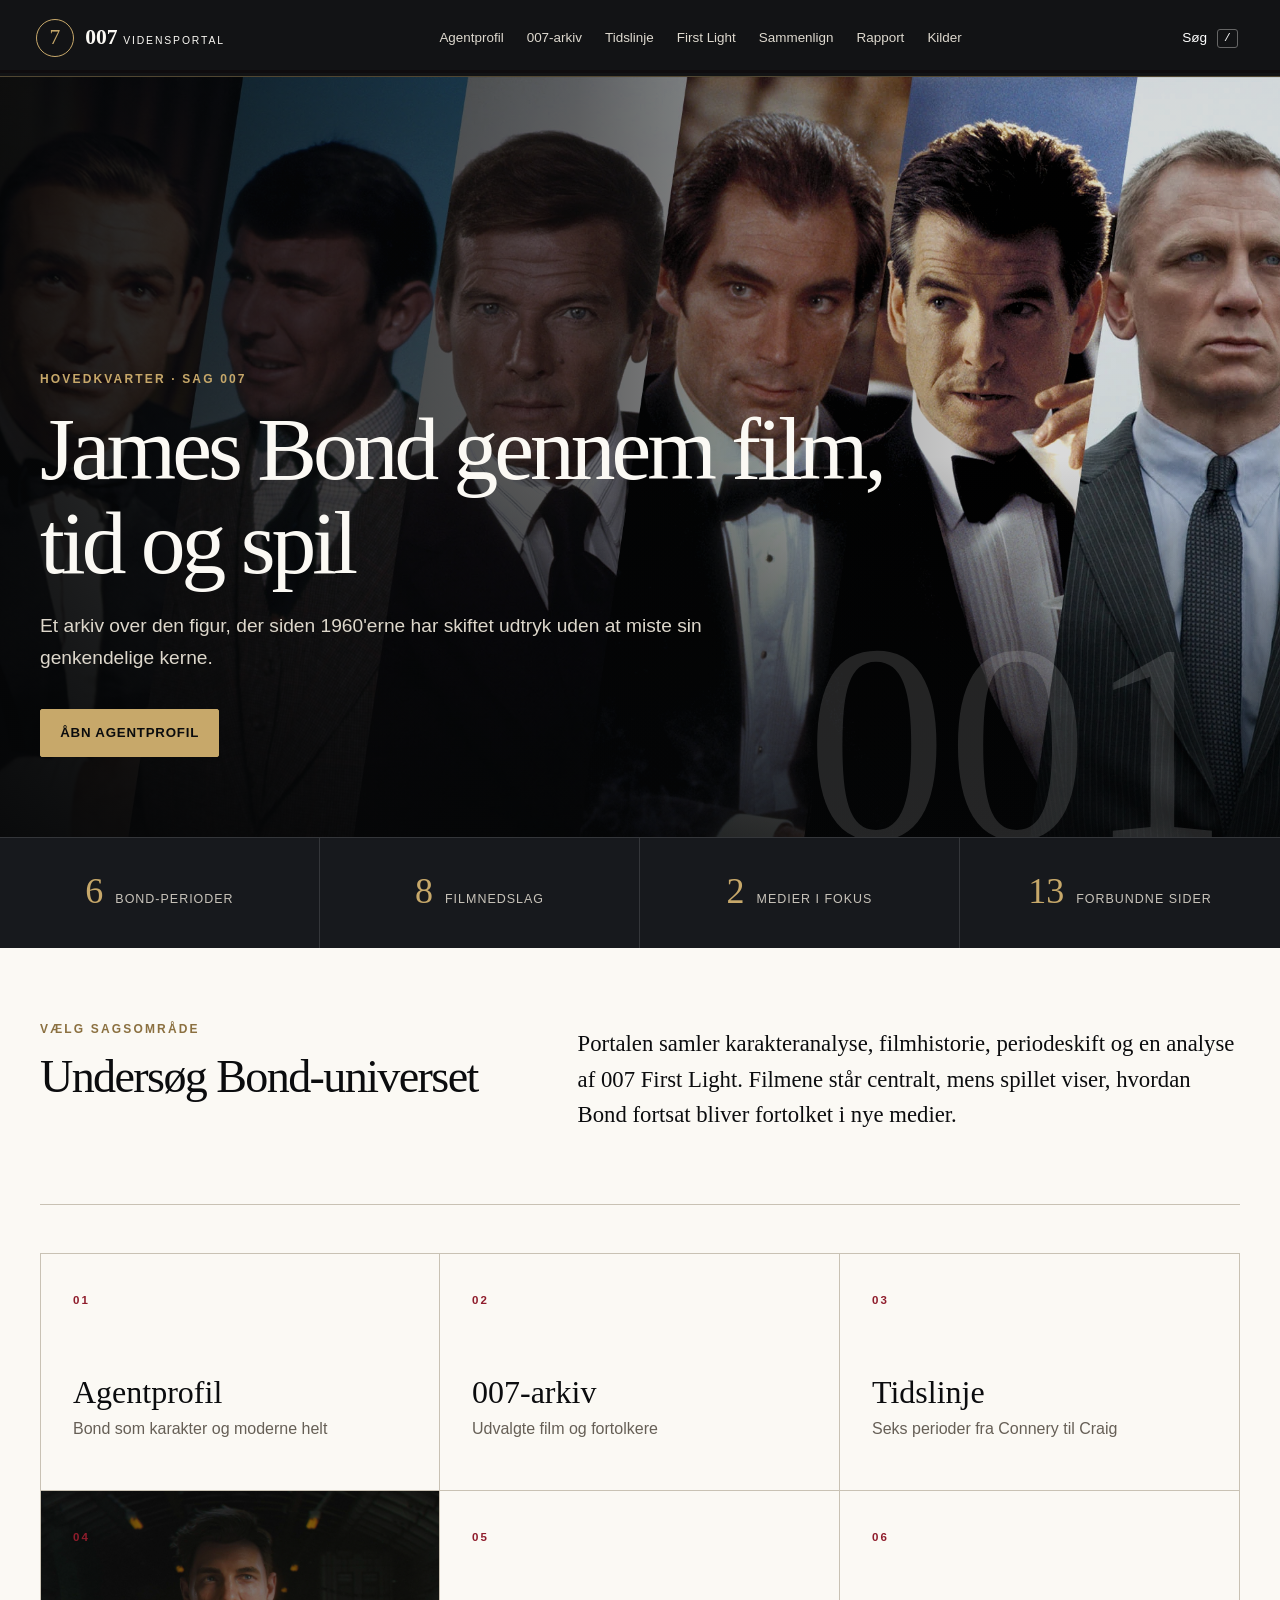
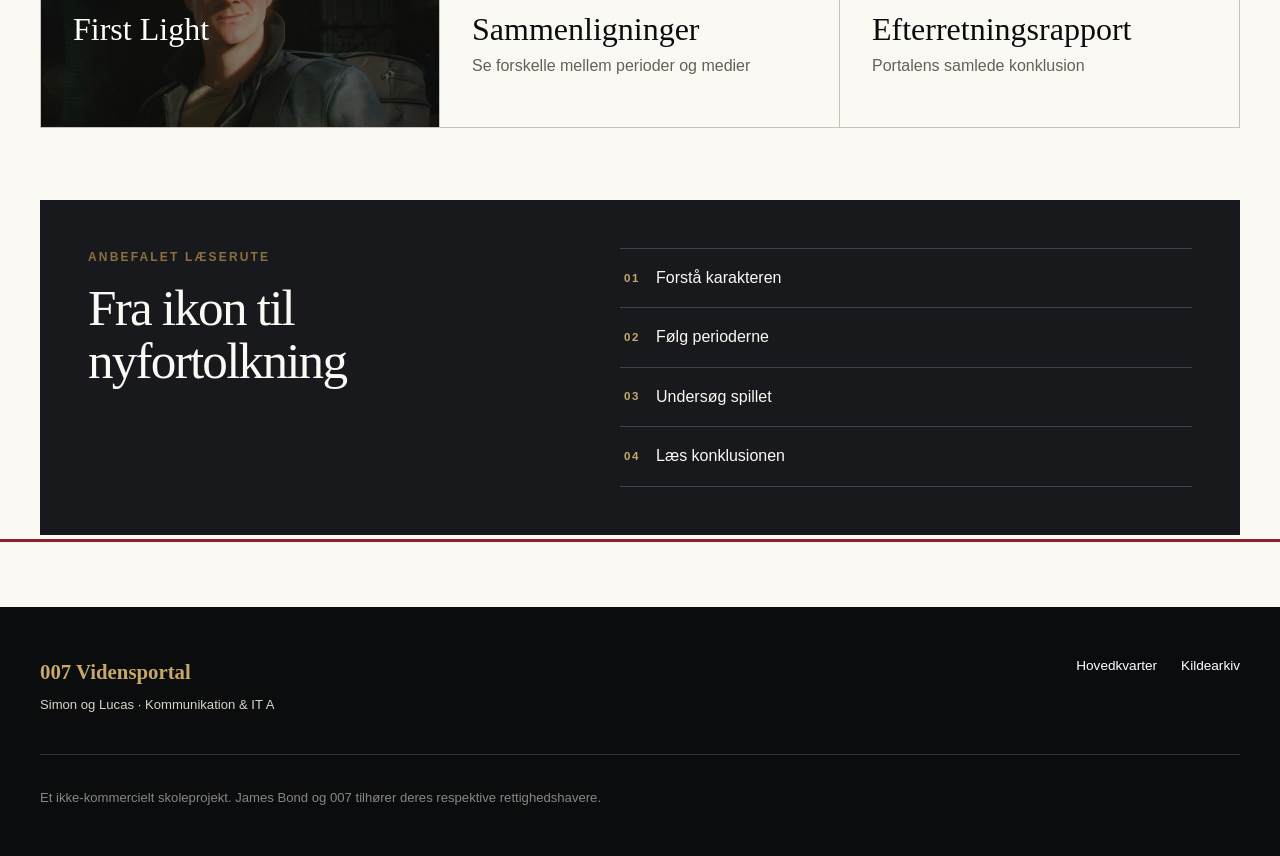
==== commit 695251ad: "Replace mood images with sourced Bond photos and game screenshots" ====
--- a/index.html
+++ b/index.html
@@ -33,7 +33,7 @@
   <main id="main-content" tabindex="-1">
     <section class="view home-view" data-view="home" aria-labelledby="home-title">
       <div class="hero">
-        <img src="assets/hero-spy.webp" alt="En anonym agent står i et mørkt efterretningsarkiv" data-image="hero" fetchpriority="high" decoding="async">
+        <img src="assets/hero-spy.webp" alt="Montage med de seks Bond-fortolkere fra Sean Connery til Daniel Craig" data-image="hero" fetchpriority="high" decoding="async">
         <div class="hero-shade"></div>
         <div class="hero-copy page-shell">
           <p class="eyebrow">Hovedkvarter · Sag 007</p>
@@ -60,7 +60,7 @@
         <a class="feature feature-wide" href="#agentprofil"><span>01</span><h3>Agentprofil</h3><p>Bond som karakter og moderne helt</p></a>
         <a class="feature" href="#arkiv"><span>02</span><h3>007-arkiv</h3><p>Udvalgte film og fortolkere</p></a>
         <a class="feature" href="#tidslinje"><span>03</span><h3>Tidslinje</h3><p>Seks perioder fra Connery til Craig</p></a>
-        <a class="feature feature-image" href="#firstlight"><img src="assets/young-agent.webp" alt="En ung anonym agent bevæger sig gennem en europæisk by" loading="lazy" decoding="async"><span>04</span><h3>First Light</h3></a>
+        <a class="feature feature-image" href="#firstlight"><img src="assets/young-agent.webp" alt="James Bond i et officielt billede fra 007 First Light" loading="lazy" decoding="async"><span>04</span><h3>First Light</h3></a>
         <a class="feature" href="#sammenligninger"><span>05</span><h3>Sammenligninger</h3><p>Se forskelle mellem perioder og medier</p></a>
         <a class="feature" href="#rapport"><span>06</span><h3>Efterretningsrapport</h3><p>Portalens samlede konklusion</p></a>
       </div>
@@ -78,7 +78,7 @@
     <section class="view" data-view="agentprofil" aria-labelledby="agent-title" hidden>
       <div class="page-heading page-shell"><div><p class="eyebrow">S02 · Agentprofil</p><h1 id="agent-title">James Bond</h1><p class="lede">En figur bygget på kontrol, handlekraft og en konstant konflikt mellem professionel pligt og personlig sårbarhed.</p></div><span class="page-number">002</span></div>
       <div class="page-shell profile-layout">
-        <figure class="archive-figure"><img src="assets/archive-dossier.webp" alt="Filmspoler, kontaktark og en agentmappe på et mørkt bord" loading="lazy" decoding="async"><figcaption>Originalt stemningsbillede · Karakter og filmhistorie</figcaption></figure>
+        <figure class="archive-figure"><img src="assets/archive-dossier.webp" alt="Sean Connery ved Aston Martin DB5 i Goldfinger fra 1964" loading="lazy" decoding="async"><figcaption>Goldfinger (1964) · Amazon MGM / About Amazon · billedkilde B2</figcaption></figure>
         <div class="profile-data">
           <dl><div><dt>Kodenavn</dt><dd>007</dd></div><div><dt>Funktion</dt><dd>Britisk efterretningsagent</dd></div><div><dt>Metode</dt><dd>Observation, improvisation og risikovillighed</dd></div><div><dt>Grundkonflikt</dt><dd>Pligt over for nærhed</dd></div></dl>
           <blockquote>Bond forbliver genkendelig, fordi hver periode bevarer figuren som kompetent outsider og samtidig ændrer hans moral, humor og følelsesliv.</blockquote>
@@ -130,7 +130,7 @@
     </section>
 
     <section class="view" data-view="firstlight" aria-labelledby="firstlight-title" hidden>
-      <div class="game-hero"><img src="assets/young-agent.webp" alt="En ung anonym agent i en europæisk by ved skumring" decoding="async"><div class="game-hero-copy page-shell"><p class="eyebrow">S08 · Spilbriefing</p><h1 id="firstlight-title">007 First Light</h1><p>En selvstændig oprindelseshistorie om en ung Bond på vej ind i MI6's eliteprogram.</p><a class="button button-primary" href="#spilanalyse">Åbn spilanalysen</a><small>Originalt stemningsbillede · ikke officielt spilmateriel</small></div></div>
+      <div class="game-hero"><img src="assets/young-agent.webp" alt="James Bond i et cockpit i 007 First Light" decoding="async"><div class="game-hero-copy page-shell"><p class="eyebrow">S08 · Spilbriefing</p><h1 id="firstlight-title">007 First Light</h1><p>En selvstændig oprindelseshistorie om en ung Bond på vej ind i MI6's eliteprogram.</p><a class="button button-primary" href="#spilanalyse">Åbn spilanalysen</a><small>Officielt spilbillede · IO Interactive · billedkilde B3</small></div></div>
       <div class="page-shell fact-line"><div><small>Udgivelse</small><strong>27. maj 2026</strong></div><div><small>Udvikler</small><strong>IO Interactive</strong></div><div><small>Genre</small><strong>Tredjepersons actioneventyr</strong></div><div><small>Bond</small><strong>Patrick Gibson</strong></div></div>
       <div class="page-shell game-intro"><div><p class="section-label">Ny fortolkning</p><h2>Før nummeret</h2></div><p>Spillet fremstiller Bond som en dygtig, men endnu udisciplineret rekrut. Dermed flytter fokus fra den færdige ikonfigur til processen, hvor han lærer at blive 007.</p></div>
       <div class="page-shell analysis-teasers"><article><span>01</span><h3>Gameplay</h3><p>Stealth, social aflæsning, gadgets, kamp og kørsel giver spilleren flere måder at løse missioner på.</p></article><article><span>02</span><h3>Fortælling</h3><p>Oprindelseshistorien undersøger, hvilke valg og tab der former Bond.</p></article><article><span>03</span><h3>Design</h3><p>Elegance og teknologisk præcision forbindes med et yngre og mere impulsivt udtryk.</p></article></div>
@@ -147,7 +147,7 @@
         <section class="retro-scenes" aria-labelledby="retro-scenes-title"><div class="retro-section-head"><p class="section-label">Tre konkrete scener</p><h2 id="retro-scenes-title">Det gamle design taler stadig</h2></div>
           <figure><img src="assets/goldeneye-dam.webp" alt="Førstepersonssyn på den smalle dæmning i GoldenEye 007 med bjerge og vagttårne" loading="lazy" decoding="async"><figcaption><span>01 · Dam</span><strong>Perspektivet gør spilleren lille</strong><p>Gelænderet og den lange grå vej danner linjer mod vagttårnet. De blå bjerge fylder baggrunden og får anlægget til at virke isoleret. Grafikken er enkel, men rummet fortæller præcist, hvor du skal hen. Da missionen slutter med springet fra dæmningen, bliver spillerens bevægelse selve filmøjeblikket.</p></figcaption></figure>
           <figure><img src="assets/goldeneye-silo.webp" alt="Et missil set nedefra i en rund silo i GoldenEye 007" loading="lazy" decoding="async"><figcaption><span>02 · Silo</span><strong>Et våben bliver til arkitektur</strong><p>Missilet er placeret som en mørk kile midt i billedet. Ringene, rørene og det lave perspektiv trækker blikket opad, mens rødt og koldt blåt lys skaber alarm. De få polygoner begrænser detaljen, men den stærke komposition gør truslen fysisk: spilleren står bogstaveligt talt under katastrofen.</p></figcaption></figure>
-          <figure><img src="assets/goldeneye-watch.webp" alt="Bond bruger laseruret på en metalplade i GoldenEye 007" loading="lazy" decoding="async"><figcaption><span>03 · Train</span><strong>Gadgeten er en handling</strong><p>Uret, hånden og den blå laser fylder forgrunden. Den tætte beskæring fjerner næsten hele rummet, så opmærksomheden samles om et enkelt problem. Scenen er enkel, men afgørende: Bond-identiteten ligger ikke kun i våben og jakkesæt. Den ligger i, at et redskab ændrer, hvad spilleren kan gøre.</p></figcaption></figure>
+          <figure><img src="assets/goldeneye-watch.webp" alt="Hånden og uret i forgrunden, Alec og brændende tanke i GoldenEye 007 Facility" loading="lazy" decoding="async"><figcaption><span>03 · Facility</span><strong>Handling og rum fortæller</strong><p>Hånden og uret ses i forgrunden, mens Alec står foran de brændende tanke. Førstepersonsperspektivet gør spillerens krop til en del af billedet. Flammerne og tankenes tætte placering skaber fare. Billedet forbinder spillerens handling med rummets konflikt og fortælling.</p></figcaption></figure>
         </section>
 
         <section class="retro-debate"><div><p class="section-label">Mesterværket</p><h2>Spillet giver spilleren et ansvar</h2><p>Missionernes mål, alarmer og valg gør banen til mere end en korridor. Spillet forstår, at Bond-fantasien handler om at observere, improvisere og gennemføre en plan. Det er grunden til, at strukturen stadig kan mærkes i nyere actionspil.</p></div><div><p class="section-label">Museet</p><h2>Tiden står også i vejen</h2><p>Fjendernes kunstige intelligens, uklare mål og stive animationer kan skabe frustration i stedet for spænding. Det berømte lokale multiplayer er stadig socialt stærkt, men skærmkiggeri og ujævn balance føles som regler fra en anden tid.</p></div></section>
@@ -156,7 +156,7 @@
 
         <section class="retro-video"><div><p class="section-label">Kort video</p><h2>Se spillet i bevægelse</h2><p>Traileren viser missioner, split-screen og den moderniserede Xbox-udgave. Brug den til at sammenholde den flydende genudgivelse med de bevidst enkle billeder ovenfor.</p></div><div class="video-frame"><iframe src="https://www.youtube-nocookie.com/embed/IquAb4uViWc" title="GoldenEye 007 – Xbox Game Pass trailer" loading="lazy" referrerpolicy="strict-origin-when-cross-origin" allow="accelerometer; autoplay; clipboard-write; encrypted-media; gyroscope; picture-in-picture; web-share" allowfullscreen></iframe></div></section>
 
-        <footer class="retro-sources"><strong>Kilder og billedmateriale</strong><p>Spiloplysninger og screenshots: Xbox / Rare. Oplysninger om den nyere udgivelse er kontrolleret hos Xbox Wire, Nintendo og 007.com. Artiklen er skrevet som en danskfaglig debatblog af Simon og Lucas.</p><div><a href="https://www.xbox.com/en-US/games/goldeneye-007" target="_blank" rel="noreferrer">Xbox: GoldenEye 007</a><a href="https://news.xbox.com/en-us/2023/01/26/goldeneye-007-xbox-game-pass-out-now/" target="_blank" rel="noreferrer">Xbox Wire: Bond is Back</a><a href="https://www.nintendo.com/en-ca/whatsnew/goldeneye-007-returns-for-nintendo-switch-online-expansion-pack-members/" target="_blank" rel="noreferrer">Nintendo: genudgivelsen</a></div></footer>
+        <footer class="retro-sources"><strong>Kilder og billedmateriale</strong><p>Spiloplysninger: Xbox / Rare. Pressebilleder af Dam, Silo og Facility: Rare / Microsoft, gengivet hos Pure Xbox den 13. september 2022. Billederne viser Xbox-udgaven. Oplysninger om den nyere udgivelse er kontrolleret hos Xbox Wire, Nintendo og 007.com. Artiklen er skrevet som en danskfaglig debatblog af Simon og Lucas.</p><div><a href="https://www.xbox.com/en-US/games/goldeneye-007" target="_blank" rel="noreferrer">Xbox: GoldenEye 007</a><a href="https://news.xbox.com/en-us/2023/01/26/goldeneye-007-xbox-game-pass-out-now/" target="_blank" rel="noreferrer">Xbox Wire: Bond is Back</a><a href="https://www.nintendo.com/en-ca/whatsnew/goldeneye-007-returns-for-nintendo-switch-online-expansion-pack-members/" target="_blank" rel="noreferrer">Nintendo: genudgivelsen</a></div></footer>
       </article>
     </section>
 
@@ -185,12 +185,13 @@
         <a href="https://www.007.com/" target="_blank" rel="noreferrer" data-source-type="official"><span>Officiel</span><strong>James Bond 007</strong><p>Filmseriens officielle portal og historiske arkiv.</p><small>007.com</small></a>
         <a href="https://ioi.dk/007firstlightgame/news/2026/007-first-light-launches-globally" target="_blank" rel="noreferrer" data-source-type="official"><span>Officiel</span><strong>007 First Light launches globally</strong><p>Udgivelse, historie, platforme og medvirkende.</p><small>IO Interactive, 27. maj 2026</small></a>
         <a href="https://ioi.dk/007firstlightgame/news/2025/007-first-light-gameplay-reveal" target="_blank" rel="noreferrer" data-source-type="official"><span>Officiel</span><strong>Gameplay Reveal</strong><p>Spillets genre, mekanikker og oprindelseshistorie.</p><small>IO Interactive</small></a>
-        <a href="https://www.xbox.com/en-US/games/goldeneye-007" target="_blank" rel="noreferrer" data-source-type="official"><span>Officiel</span><strong>GoldenEye 007</strong><p>Spilfakta, funktioner og de tre screenshots analyseret i debatbloggen.</p><small>Xbox / Rare</small></a>
+        <a href="https://www.xbox.com/en-US/games/goldeneye-007" target="_blank" rel="noreferrer" data-source-type="official"><span>Officiel</span><strong>GoldenEye 007</strong><p>Spilfakta og funktioner i Xbox-udgaven.</p><small>Xbox / Rare</small></a>
         <a href="https://news.xbox.com/en-us/2023/01/26/goldeneye-007-xbox-game-pass-out-now/" target="_blank" rel="noreferrer" data-source-type="official"><span>Officiel</span><strong>Bond is Back</strong><p>Genudgivelse, missioner, moderne styring og platforme.</p><small>Xbox Wire, 26. januar 2023</small></a>
-        <div data-source-type="analysis"><span>Analyse</span><strong>GoldenEye: Dam, Silo og Train</strong><p>Tre konkrete scener analyseret med perspektiv, rum, farver, komposition og spillerhandling.</p><small>Simon og Lucas · 7. oktober 2026</small></div>
+        <div data-source-type="analysis"><span>Analyse</span><strong>GoldenEye: Dam, Silo og Facility</strong><p>Tre konkrete scener analyseret med perspektiv, rum, farver, komposition og spillerhandling.</p><small>Simon og Lucas · 7. oktober 2026</small></div>
         <div data-source-type="project"><span>Projekt</span><strong>Interaktionsdesign Del 1–4</strong><p>Undervisningsslides om målgruppe, wireframe, Normans principper og designmanual.</p><small>Kommunikation & IT A</small></div>
         <div data-source-type="project"><span>Projekt</span><strong>Danskopgave: Mesterværk eller museum?</strong><p>Færdig debatblog til unge, der kender Bond-spil af navn, men ikke har spillet klassikeren.</p><small>Simon og Lucas · 7. oktober 2026</small></div>
       </div>
+      <section class="page-shell image-credits" id="billedkilder" aria-labelledby="image-credits-title"><h2 id="image-credits-title">Billedkilder og billedvalg</h2><p>Vi bruger filmfotos og officielle spilbilleder. Der er ingen AI-genererede billeder. Billederne er komprimeret til WebP og beskæres i layoutet.</p><div class="source-list"><a href="https://www.aboutamazon.com/news/entertainment/james-bond-movies-watch-prime-video" target="_blank" rel="noreferrer"><span>B1</span><strong>Seks Bond-fortolkere</strong><p>Forsidens montage viser filmhistoriens spændvidde og giver erfarne fans genkendelige indgange til arkivet.</p><small>Amazon MGM / About Amazon · kontrolleret 9. november 2026</small></a><a href="https://www.aboutamazon.com/news/entertainment/james-bond-movies-watch-prime-video" target="_blank" rel="noreferrer"><span>B2</span><strong>Sean Connery i Goldfinger fra 1964</strong><p>Connery, jakkesættet og Aston Martin DB5 giver konkrete tegn på den klassiske Bond-identitet.</p><small>Amazon MGM / About Amazon · kontrolleret 9. november 2026</small></a><a href="https://ioi.dk/007firstlightgame" target="_blank" rel="noreferrer"><span>B3</span><strong>James Bond i 007 First Light</strong><p>Det officielle spilbillede identificerer den unge Bond, som spilbriefingen handler om.</p><small>IO Interactive · kontrolleret 9. november 2026</small></a><a href="https://www.purexbox.com/news/2022/09/gallery-here-are-the-first-goldeneye-007-screenshots-for-xbox" target="_blank" rel="noreferrer"><span>B4</span><strong>GoldenEye 007 Dam</strong><p>Vejens perspektiv og bjergene bruges til at analysere orientering og rum.</p><small>Rare / Microsoft · gengivet hos Pure Xbox · kontrolleret 9. november 2026</small></a><a href="https://www.purexbox.com/news/2022/09/gallery-here-are-the-first-goldeneye-007-screenshots-for-xbox" target="_blank" rel="noreferrer"><span>B5</span><strong>GoldenEye 007 Silo</strong><p>Det lave perspektiv og siloens ringe bruges som konkret belæg for analysen af trussel og skala.</p><small>Rare / Microsoft · gengivet hos Pure Xbox · kontrolleret 9. november 2026</small></a><a href="https://www.purexbox.com/news/2022/09/gallery-here-are-the-first-goldeneye-007-screenshots-for-xbox" target="_blank" rel="noreferrer"><span>B6</span><strong>GoldenEye 007 Facility</strong><p>Hånden, Alec og tankene forbinder spillerens krop med fortælling og konflikt i rummet.</p><small>Rare / Microsoft · gengivet hos Pure Xbox · kontrolleret 9. november 2026</small></a></div><p class="image-rights">Kilderne krediteres som udgivere. Der er ikke oplyst en åben genbrugslicens eller et fotografnavn i de anvendte kilder. Film- og spilmateriale tilhører de respektive rettighedshavere. Udgivermaterialet har også et reklameformål.</p></section>
       <div class="page-shell source-note"><strong>Kildekritik</strong><p>Vurdér afsender, formål, aktualitet og troværdighed. Skeln mellem officielle oplysninger, analyse og markedsføring.</p></div>
     </section>
   </main>
--- a/styles.css
+++ b/styles.css
@@ -412,3 +412,10 @@
 @media (prefers-reduced-motion: reduce) {
   *, *::before, *::after { scroll-behavior: auto !important; animation-duration: .01ms !important; transition-duration: .01ms !important; }
 }
+
+/* Dokumenterede billedkilder i det fælles kildearkiv. */
+.image-credits { padding-block: 3rem; }
+.image-credits h2 { font-size: 2.35rem; }
+.image-credits > p { max-width: 75ch; }
+.image-credits .source-list { width: 100%; }
+.image-rights { margin-top: 1.5rem; color: var(--muted); font-size: .9rem; }
